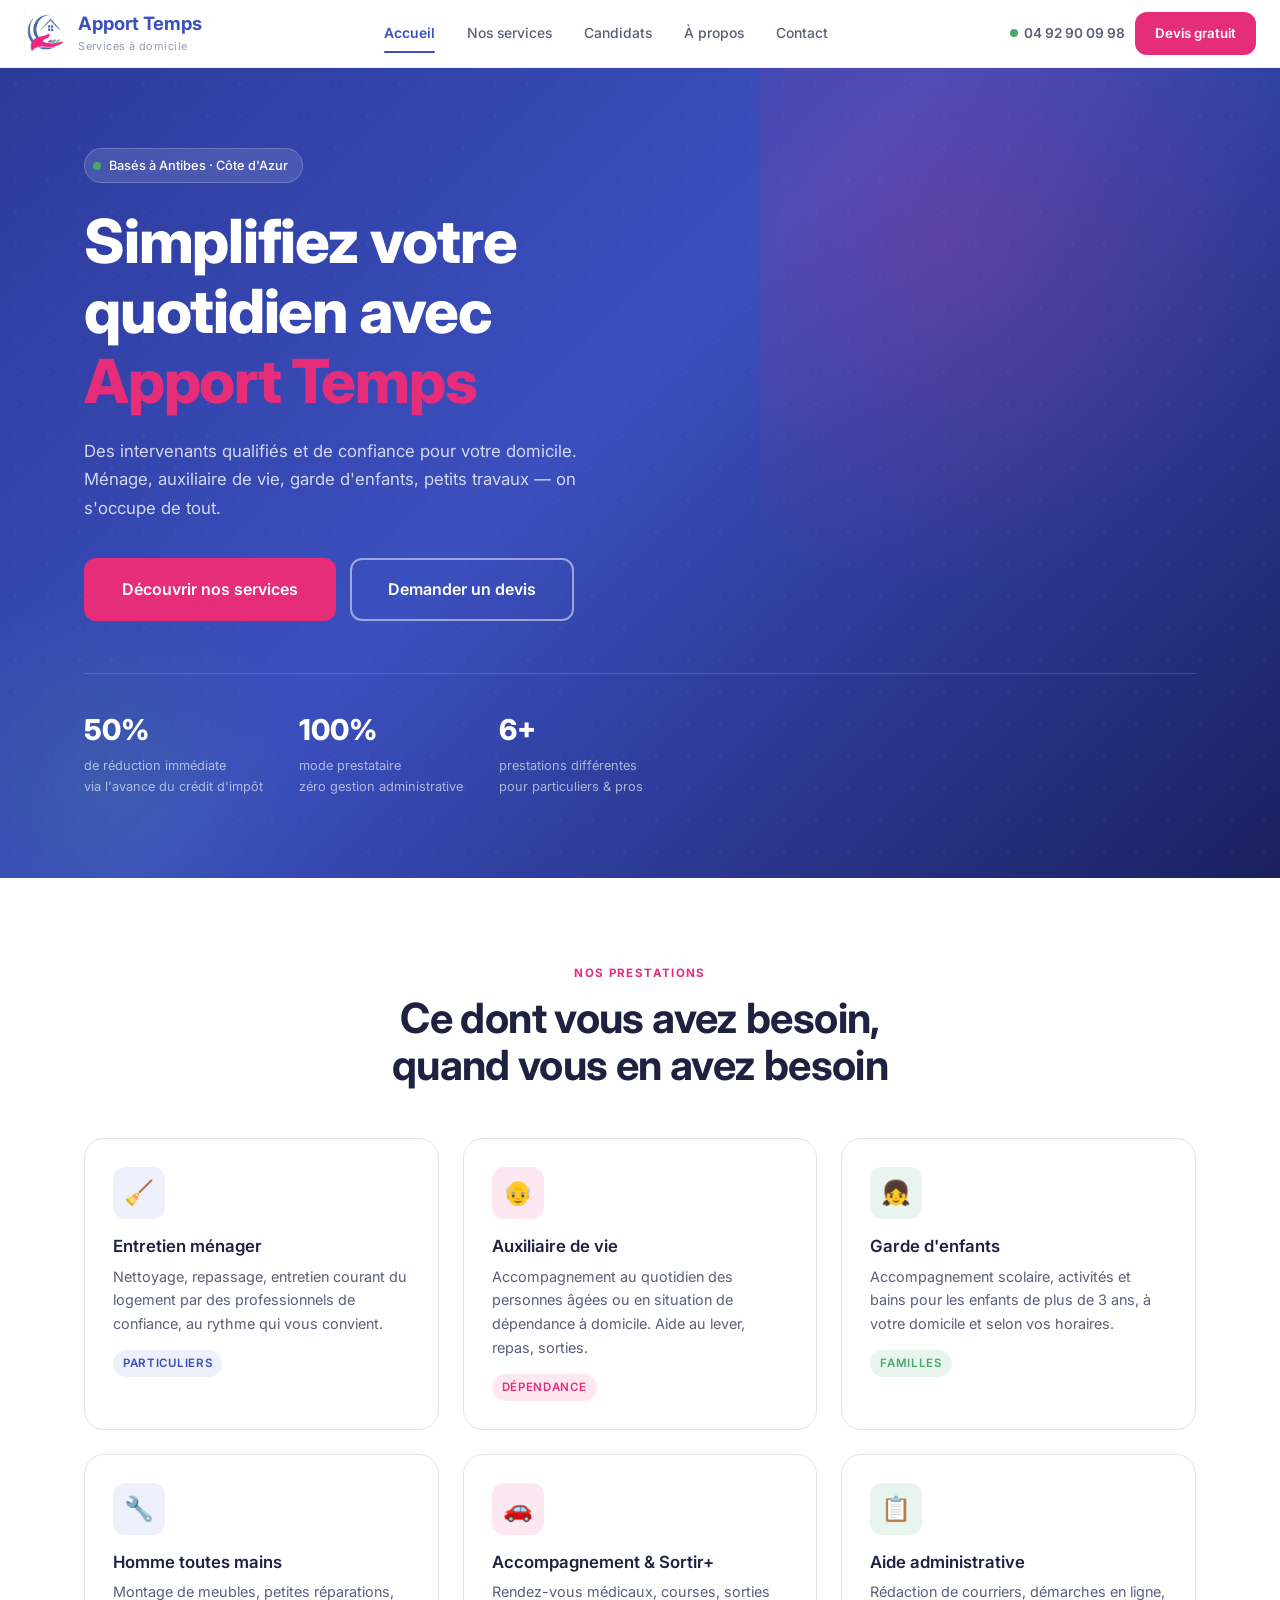
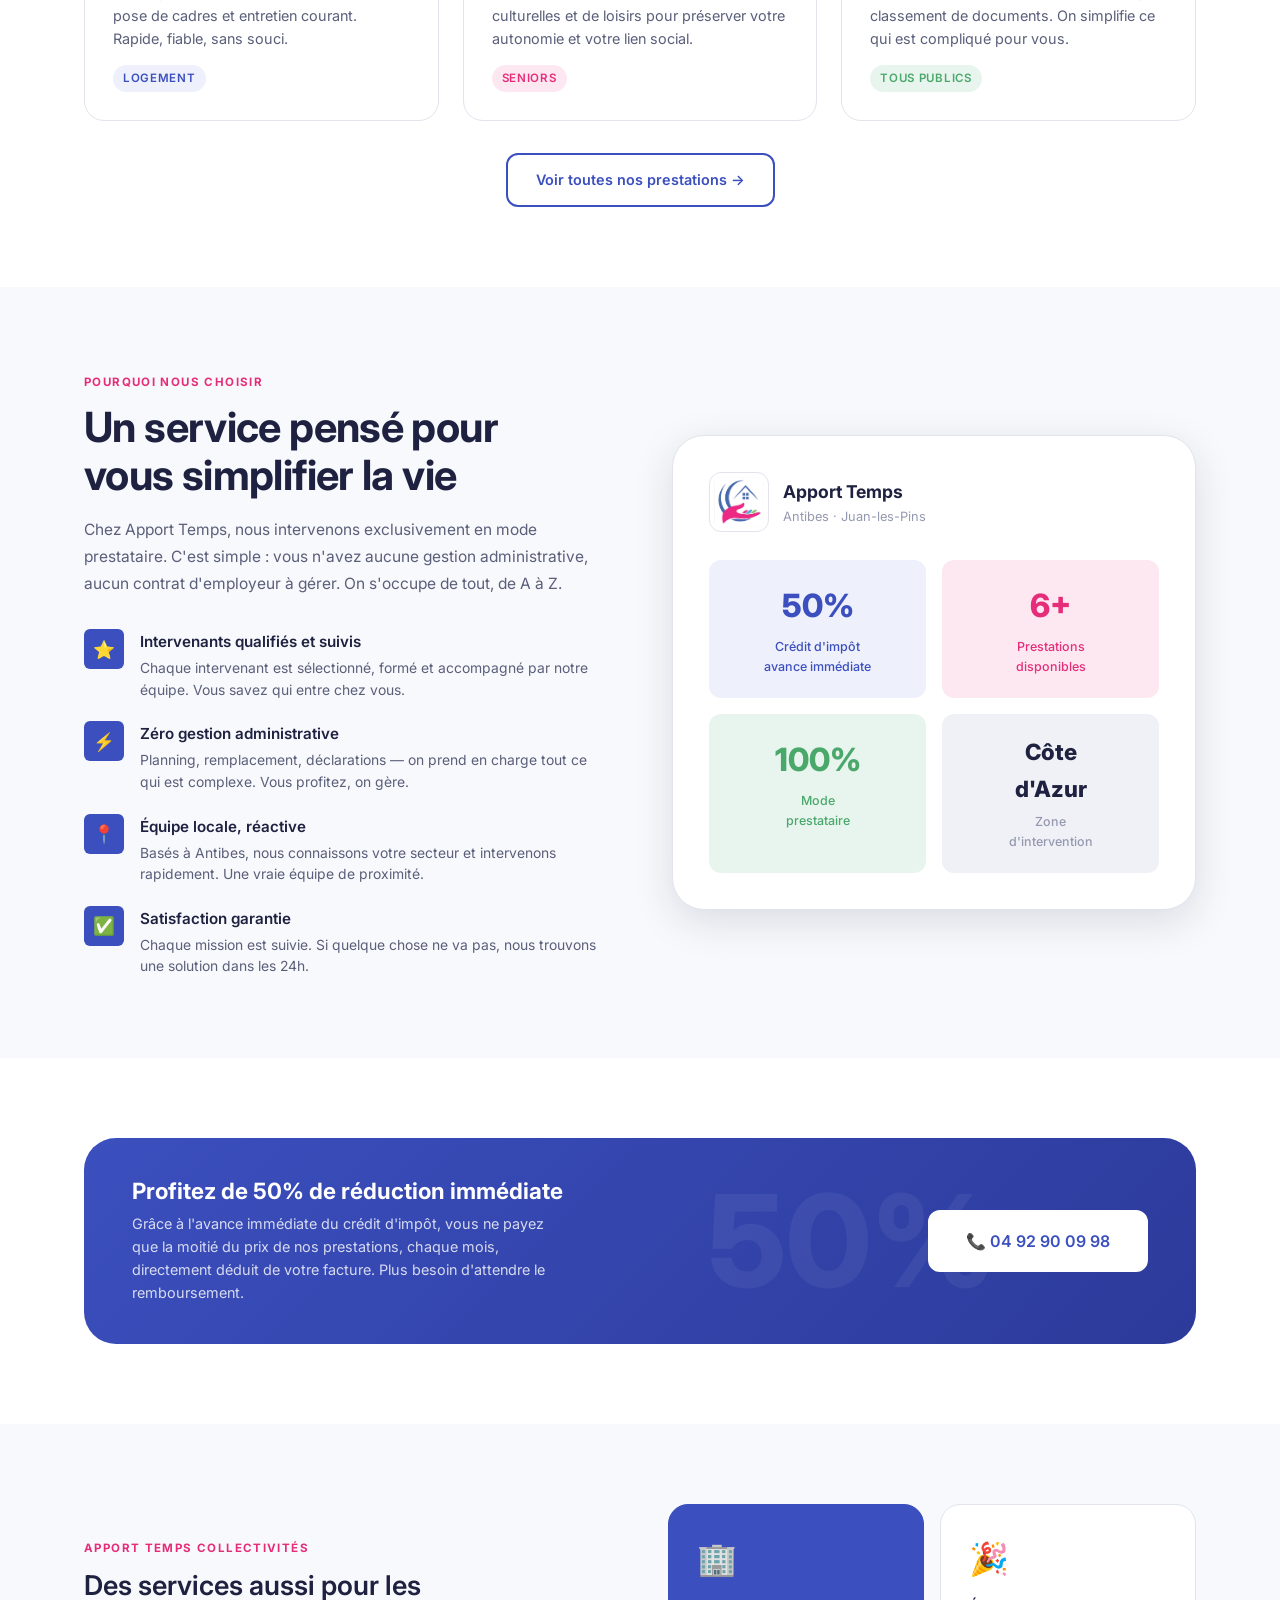
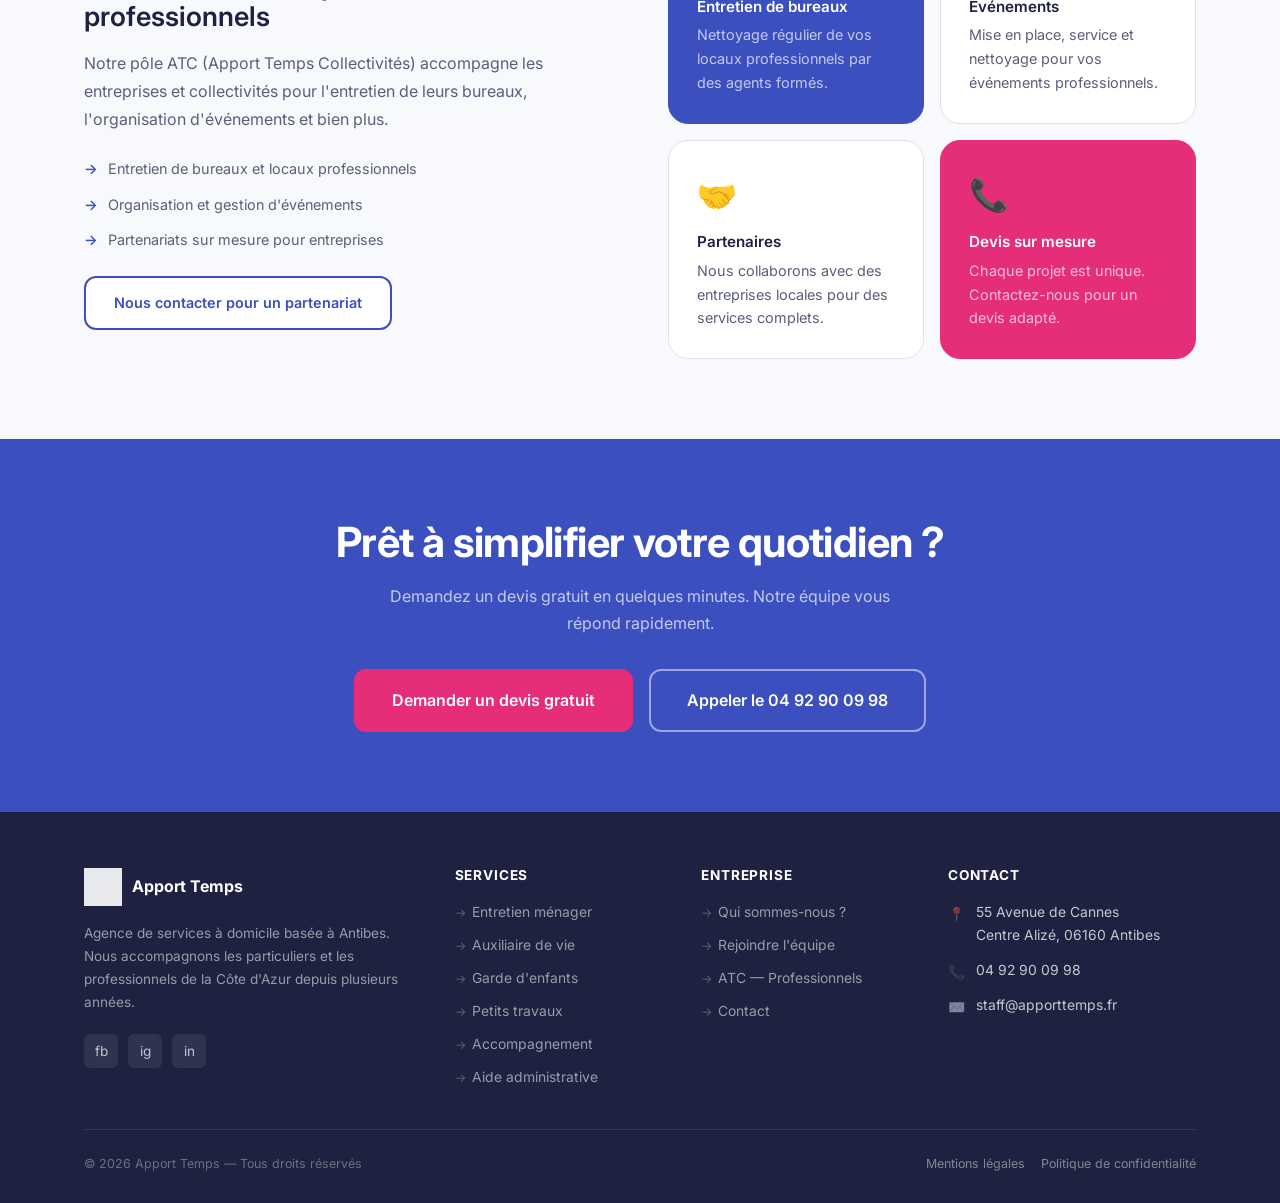
==== index.html @ dfe321f0 "Initial commit" ====
<!DOCTYPE html>
<html lang="fr">
<head>
  <meta charset="UTF-8" />
  <meta name="viewport" content="width=device-width, initial-scale=1.0" />
  <title>Apport Temps — Services à domicile sur la Côte d'Azur</title>
  <meta name="description" content="Apport Temps, agence de services à domicile basée à Antibes. Ménage, auxiliaire de vie, garde d'enfants, petits travaux. Profitez de 50% de réduction avec l'avance immédiate."/>
  <link rel="icon" href="assets/favicon.ico" type="image/x-icon" />
  <link rel="stylesheet" href="css/style.css" />
</head>
<body>

<!-- NAVBAR -->
<nav class="navbar" id="navbar">
  <a href="index.html" class="navbar__logo">
    <img src="assets/logo.jpg" alt="Apport Temps logo" />
    <div>
      <span class="navbar__logo-text">Apport Temps</span>
      <span class="navbar__logo-sub">Services à domicile</span>
    </div>
  </a>
  <div class="navbar__links">
    <a href="index.html">Accueil</a>
    <a href="services.html">Nos services</a>
    <a href="candidats.html">Candidats</a>
    <a href="apropos.html">À propos</a>
    <a href="contact.html">Contact</a>
  </div>
  <div class="navbar__cta">
    <span class="navbar__phone">04 92 90 09 98</span>
    <a href="contact.html" class="btn btn-primary" style="padding:9px 18px;font-size:0.83rem">Devis gratuit</a>
  </div>
  <button class="navbar__hamburger" aria-label="Menu">
    <span></span><span></span><span></span>
  </button>
</nav>

<!-- MOBILE NAV -->
<div class="mobile-nav">
  <a href="index.html" class="active">Accueil</a>
  <a href="services.html">Nos services</a>
  <a href="candidats.html">Candidats</a>
  <a href="apropos.html">À propos</a>
  <a href="contact.html">Contact</a>
  <div class="mobile-cta">
    <a href="contact.html" class="btn btn-primary" style="width:100%;justify-content:center">Demander un devis gratuit</a>
  </div>
</div>

<div class="page-wrapper">

  <!-- HERO -->
  <section class="hero">
    <div class="hero__bg"></div>
    <div class="hero__shape"></div>
    <div class="hero__shape2"></div>
    <div class="hero__dots"></div>
    <div class="container">
      <div class="hero__content">
        <div class="hero__badge">
          <div class="hero__badge-dot"></div>
          Basés à Antibes · Côte d'Azur
        </div>
        <h1 class="display-xl hero__title">
          Simplifiez votre<br>quotidien avec<br><em>Apport Temps</em>
        </h1>
        <p class="hero__subtitle">
          Des intervenants qualifiés et de confiance pour votre domicile. Ménage, auxiliaire de vie, garde d'enfants, petits travaux — on s'occupe de tout.
        </p>
        <div class="hero__actions">
          <a href="services.html" class="btn btn-primary btn-lg">Découvrir nos services</a>
          <a href="contact.html" class="btn btn-ghost btn-lg">Demander un devis</a>
        </div>
        <div class="hero__stats">
          <div>
            <span class="hero__stat-num">50%</span>
            <div class="hero__stat-label">de réduction immédiate<br>via l'avance du crédit d'impôt</div>
          </div>
          <div>
            <span class="hero__stat-num">100%</span>
            <div class="hero__stat-label">mode prestataire<br>zéro gestion administrative</div>
          </div>
          <div>
            <span class="hero__stat-num">6+</span>
            <div class="hero__stat-label">prestations différentes<br>pour particuliers & pros</div>
          </div>
        </div>
      </div>
    </div>
  </section>

  <!-- SERVICES APERÇU -->
  <section class="section">
    <div class="container">
      <div class="text-center" style="max-width:560px;margin:0 auto 48px">
        <span class="section-label">Nos prestations</span>
        <h2 class="display-lg">Ce dont vous avez besoin,<br>quand vous en avez besoin</h2>
      </div>
      <div class="grid-3">
        <div class="card fade-up">
          <div class="card__icon card__icon--blue">🧹</div>
          <h3>Entretien ménager</h3>
          <p>Nettoyage, repassage, entretien courant du logement par des professionnels de confiance, au rythme qui vous convient.</p>
          <span class="card__tag tag--blue">Particuliers</span>
        </div>
        <div class="card fade-up fade-up-delay-1">
          <div class="card__icon card__icon--pink">👴</div>
          <h3>Auxiliaire de vie</h3>
          <p>Accompagnement au quotidien des personnes âgées ou en situation de dépendance à domicile. Aide au lever, repas, sorties.</p>
          <span class="card__tag tag--pink">Dépendance</span>
        </div>
        <div class="card fade-up fade-up-delay-2">
          <div class="card__icon card__icon--green">👧</div>
          <h3>Garde d'enfants</h3>
          <p>Accompagnement scolaire, activités et bains pour les enfants de plus de 3 ans, à votre domicile et selon vos horaires.</p>
          <span class="card__tag tag--green">Familles</span>
        </div>
        <div class="card fade-up">
          <div class="card__icon card__icon--blue">🔧</div>
          <h3>Homme toutes mains</h3>
          <p>Montage de meubles, petites réparations, pose de cadres et entretien courant. Rapide, fiable, sans souci.</p>
          <span class="card__tag tag--blue">Logement</span>
        </div>
        <div class="card fade-up fade-up-delay-1">
          <div class="card__icon card__icon--pink">🚗</div>
          <h3>Accompagnement &amp; Sortir+</h3>
          <p>Rendez-vous médicaux, courses, sorties culturelles et de loisirs pour préserver votre autonomie et votre lien social.</p>
          <span class="card__tag tag--pink">Seniors</span>
        </div>
        <div class="card fade-up fade-up-delay-2">
          <div class="card__icon card__icon--green">📋</div>
          <h3>Aide administrative</h3>
          <p>Rédaction de courriers, démarches en ligne, classement de documents. On simplifie ce qui est compliqué pour vous.</p>
          <span class="card__tag tag--green">Tous publics</span>
        </div>
      </div>
      <div class="text-center mt-32">
        <a href="services.html" class="btn btn-secondary">Voir toutes nos prestations →</a>
      </div>
    </div>
  </section>

  <!-- POURQUOI NOUS -->
  <section class="section section--gray">
    <div class="container">
      <div class="grid-2" style="align-items:center;gap:64px">
        <div>
          <span class="section-label">Pourquoi nous choisir</span>
          <h2 class="display-lg fade-up">Un service pensé pour<br>vous simplifier la vie</h2>
          <p class="mt-16 fade-up fade-up-delay-1" style="color:var(--gray-600);font-size:0.97rem;line-height:1.75">
            Chez Apport Temps, nous intervenons exclusivement en mode prestataire. C'est simple : vous n'avez aucune gestion administrative, aucun contrat d'employeur à gérer. On s'occupe de tout, de A à Z.
          </p>
          <div class="mt-32" style="display:flex;flex-direction:column;gap:20px">
            <div class="avantage fade-up fade-up-delay-1">
              <div class="avantage__icon">⭐</div>
              <div>
                <div class="avantage__title">Intervenants qualifiés et suivis</div>
                <p class="avantage__text">Chaque intervenant est sélectionné, formé et accompagné par notre équipe. Vous savez qui entre chez vous.</p>
              </div>
            </div>
            <div class="avantage fade-up fade-up-delay-2">
              <div class="avantage__icon">⚡</div>
              <div>
                <div class="avantage__title">Zéro gestion administrative</div>
                <p class="avantage__text">Planning, remplacement, déclarations — on prend en charge tout ce qui est complexe. Vous profitez, on gère.</p>
              </div>
            </div>
            <div class="avantage fade-up fade-up-delay-3">
              <div class="avantage__icon">📍</div>
              <div>
                <div class="avantage__title">Équipe locale, réactive</div>
                <p class="avantage__text">Basés à Antibes, nous connaissons votre secteur et intervenons rapidement. Une vraie équipe de proximité.</p>
              </div>
            </div>
            <div class="avantage fade-up fade-up-delay-4">
              <div class="avantage__icon">✅</div>
              <div>
                <div class="avantage__title">Satisfaction garantie</div>
                <p class="avantage__text">Chaque mission est suivie. Si quelque chose ne va pas, nous trouvons une solution dans les 24h.</p>
              </div>
            </div>
          </div>
        </div>
        <div class="fade-up fade-up-delay-1">
          <div style="background:var(--white);border-radius:var(--radius-xl);padding:36px;box-shadow:var(--shadow-lg);border:1px solid var(--gray-200)">
            <div style="display:flex;align-items:center;gap:14px;margin-bottom:28px">
              <img src="assets/logo.jpg" alt="Apport Temps" style="height:60px;width:60px;object-fit:contain;border-radius:var(--radius-md);border:1px solid var(--gray-200);padding:4px"/>
              <div>
                <div style="font-family:var(--font-display);font-weight:700;font-size:1.1rem;color:var(--gray-800)">Apport Temps</div>
                <div style="font-size:0.8rem;color:var(--gray-400)">Antibes · Juan-les-Pins</div>
              </div>
            </div>
            <div style="display:grid;grid-template-columns:1fr 1fr;gap:16px">
              <div style="background:var(--blue-light);border-radius:var(--radius-md);padding:20px;text-align:center">
                <div style="font-family:var(--font-display);font-size:2rem;font-weight:800;color:var(--blue)">50%</div>
                <div style="font-size:0.78rem;color:var(--blue);font-weight:500;margin-top:4px">Crédit d'impôt<br>avance immédiate</div>
              </div>
              <div style="background:var(--pink-light);border-radius:var(--radius-md);padding:20px;text-align:center">
                <div style="font-family:var(--font-display);font-size:2rem;font-weight:800;color:var(--pink)">6+</div>
                <div style="font-size:0.78rem;color:var(--pink);font-weight:500;margin-top:4px">Prestations<br>disponibles</div>
              </div>
              <div style="background:var(--green-light);border-radius:var(--radius-md);padding:20px;text-align:center">
                <div style="font-family:var(--font-display);font-size:2rem;font-weight:800;color:var(--green)">100%</div>
                <div style="font-size:0.78rem;color:var(--green);font-weight:500;margin-top:4px">Mode<br>prestataire</div>
              </div>
              <div style="background:var(--gray-100);border-radius:var(--radius-md);padding:20px;text-align:center">
                <div style="font-family:var(--font-display);font-size:1.4rem;font-weight:800;color:var(--gray-800)">Côte<br>d'Azur</div>
                <div style="font-size:0.78rem;color:var(--gray-400);font-weight:500;margin-top:4px">Zone<br>d'intervention</div>
              </div>
            </div>
          </div>
        </div>
      </div>
    </div>
  </section>

  <!-- CRÉDIT D'IMPÔT BANNER -->
  <section class="section">
    <div class="container">
      <div class="credit-banner fade-up">
        <div>
          <h3>Profitez de 50% de réduction immédiate</h3>
          <p>Grâce à l'avance immédiate du crédit d'impôt, vous ne payez que la moitié du prix de nos prestations, chaque mois, directement déduit de votre facture. Plus besoin d'attendre le remboursement.</p>
        </div>
        <a href="tel:0492900998" class="btn btn-white btn-lg" style="flex-shrink:0">📞 04 92 90 09 98</a>
      </div>
    </div>
  </section>

  <!-- ATC SECTION -->
  <section class="section section--gray">
    <div class="container">
      <div class="grid-2" style="align-items:center;gap:56px">
        <div>
          <span class="section-label">Apport Temps Collectivités</span>
          <h2 class="display-md fade-up">Des services aussi pour les professionnels</h2>
          <p class="mt-16 fade-up fade-up-delay-1" style="color:var(--gray-600);line-height:1.75">
            Notre pôle ATC (Apport Temps Collectivités) accompagne les entreprises et collectivités pour l'entretien de leurs bureaux, l'organisation d'événements et bien plus.
          </p>
          <div class="mt-24" style="display:flex;flex-direction:column;gap:12px">
            <div style="display:flex;align-items:center;gap:10px;font-size:0.9rem;color:var(--gray-600)"><span style="color:var(--blue);font-weight:600">→</span> Entretien de bureaux et locaux professionnels</div>
            <div style="display:flex;align-items:center;gap:10px;font-size:0.9rem;color:var(--gray-600)"><span style="color:var(--blue);font-weight:600">→</span> Organisation et gestion d'événements</div>
            <div style="display:flex;align-items:center;gap:10px;font-size:0.9rem;color:var(--gray-600)"><span style="color:var(--blue);font-weight:600">→</span> Partenariats sur mesure pour entreprises</div>
          </div>
          <div class="mt-24 fade-up fade-up-delay-2">
            <a href="contact.html" class="btn btn-secondary">Nous contacter pour un partenariat</a>
          </div>
        </div>
        <div style="display:grid;grid-template-columns:1fr 1fr;gap:16px" class="fade-up fade-up-delay-1">
          <div class="card" style="background:var(--blue);border-color:var(--blue)">
            <div style="font-size:2rem;margin-bottom:12px">🏢</div>
            <h3 style="color:var(--white);font-size:0.95rem">Entretien de bureaux</h3>
            <p style="color:rgba(255,255,255,0.7)">Nettoyage régulier de vos locaux professionnels par des agents formés.</p>
          </div>
          <div class="card">
            <div style="font-size:2rem;margin-bottom:12px">🎉</div>
            <h3 style="font-size:0.95rem">Événements</h3>
            <p>Mise en place, service et nettoyage pour vos événements professionnels.</p>
          </div>
          <div class="card">
            <div style="font-size:2rem;margin-bottom:12px">🤝</div>
            <h3 style="font-size:0.95rem">Partenaires</h3>
            <p>Nous collaborons avec des entreprises locales pour des services complets.</p>
          </div>
          <div class="card" style="background:var(--pink);border-color:var(--pink)">
            <div style="font-size:2rem;margin-bottom:12px">📞</div>
            <h3 style="color:var(--white);font-size:0.95rem">Devis sur mesure</h3>
            <p style="color:rgba(255,255,255,0.7)">Chaque projet est unique. Contactez-nous pour un devis adapté.</p>
          </div>
        </div>
      </div>
    </div>
  </section>

  <!-- CTA FINAL -->
  <section class="section section--blue">
    <div class="container text-center">
      <h2 class="display-lg" style="color:var(--white);margin-bottom:16px">Prêt à simplifier votre quotidien ?</h2>
      <p style="color:rgba(255,255,255,0.7);font-size:1rem;max-width:500px;margin:0 auto 32px;line-height:1.7">
        Demandez un devis gratuit en quelques minutes. Notre équipe vous répond rapidement.
      </p>
      <div style="display:flex;gap:16px;justify-content:center;flex-wrap:wrap">
        <a href="contact.html" class="btn btn-primary btn-lg">Demander un devis gratuit</a>
        <a href="tel:0492900998" class="btn btn-ghost btn-lg">Appeler le 04 92 90 09 98</a>
      </div>
    </div>
  </section>

  <!-- FOOTER -->
  <footer class="footer">
    <div class="container">
      <div class="footer__grid">
        <div>
          <div class="footer__logo">
            <img src="assets/logo.jpg" alt="Apport Temps" />
            <span class="footer__logo-name">Apport Temps</span>
          </div>
          <p class="footer__desc">Agence de services à domicile basée à Antibes. Nous accompagnons les particuliers et les professionnels de la Côte d'Azur depuis plusieurs années.</p>
          <div class="footer__social">
            <a href="https://www.facebook.com/profile.php?id=100089982678461" target="_blank" rel="noopener" title="Facebook">fb</a>
            <a href="https://www.instagram.com/apport_temps06/" target="_blank" rel="noopener" title="Instagram">ig</a>
            <a href="https://www.linkedin.com/company/apport-temps/" target="_blank" rel="noopener" title="LinkedIn">in</a>
          </div>
        </div>
        <div>
          <h4>Services</h4>
          <ul class="footer__links">
            <li><a href="services.html">Entretien ménager</a></li>
            <li><a href="services.html">Auxiliaire de vie</a></li>
            <li><a href="services.html">Garde d'enfants</a></li>
            <li><a href="services.html">Petits travaux</a></li>
            <li><a href="services.html">Accompagnement</a></li>
            <li><a href="services.html">Aide administrative</a></li>
          </ul>
        </div>
        <div>
          <h4>Entreprise</h4>
          <ul class="footer__links">
            <li><a href="apropos.html">Qui sommes-nous ?</a></li>
            <li><a href="candidats.html">Rejoindre l'équipe</a></li>
            <li><a href="services.html">ATC — Professionnels</a></li>
            <li><a href="contact.html">Contact</a></li>
          </ul>
        </div>
        <div>
          <h4>Contact</h4>
          <div class="footer__contact-item">
            <span class="ico">📍</span>
            <span>55 Avenue de Cannes<br>Centre Alizé, 06160 Antibes</span>
          </div>
          <div class="footer__contact-item">
            <span class="ico">📞</span>
            <a href="tel:0492900998">04 92 90 09 98</a>
          </div>
          <div class="footer__contact-item">
            <span class="ico">✉️</span>
            <a href="mailto:staff@apporttemps.fr">staff@apporttemps.fr</a>
          </div>
        </div>
      </div>
      <div class="footer__bottom">
        <span>© 2026 Apport Temps — Tous droits réservés</span>
        <div style="display:flex;gap:16px">
          <a href="#">Mentions légales</a>
          <a href="#">Politique de confidentialité</a>
        </div>
      </div>
    </div>
  </footer>

</div>

<script src="js/main.js"></script>
</body>
</html>
---- css/style.css ----
@import url('https://fonts.googleapis.com/css2?family=Inter:wght@300;400;500;600;700;800&display=swap');

/* =====================
   VARIABLES & RESET
   ===================== */
:root {
  --blue: #3B4FBE;
  --blue-dark: #2C3A9A;
  --blue-light: #EEF0FB;
  --pink: #E62D7A;
  --pink-light: #FDE8F2;
  --green: #4BA86B;
  --green-light: #E8F5EE;
  --gray-50: #F8F9FC;
  --gray-100: #F0F1F6;
  --gray-200: #E2E4ED;
  --gray-400: #9499B0;
  --gray-600: #5A5F7A;
  --gray-800: #1E2240;
  --white: #FFFFFF;

  --font-display: 'Inter', sans-serif;
  --font-body: 'Inter', sans-serif;

  --radius-sm: 6px;
  --radius-md: 12px;
  --radius-lg: 20px;
  --radius-xl: 32px;

  --shadow-sm: 0 1px 3px rgba(30,34,64,0.08);
  --shadow-md: 0 4px 16px rgba(30,34,64,0.10);
  --shadow-lg: 0 12px 40px rgba(30,34,64,0.13);

  --transition: 0.22s cubic-bezier(0.4, 0, 0.2, 1);
  --max-width: 1160px;
}

*, *::before, *::after {
  box-sizing: border-box;
  margin: 0;
  padding: 0;
}

html {
  scroll-behavior: smooth;
  font-size: 16px;
}

body {
  font-family: var(--font-body);
  color: var(--gray-800);
  background: var(--white);
  line-height: 1.65;
  -webkit-font-smoothing: antialiased;
}

img { max-width: 100%; display: block; }
a { color: inherit; text-decoration: none; }
button { cursor: pointer; font-family: var(--font-body); }
ul { list-style: none; }

/* =====================
   TYPOGRAPHY
   ===================== */
h1, h2, h3, h4 {
  font-family: var(--font-display);
  line-height: 1.15;
  color: var(--gray-800);
}

.display-xl {
  font-size: clamp(2.4rem, 5vw, 3.8rem);
  font-weight: 800;
  letter-spacing: -0.02em;
}

.display-lg {
  font-size: clamp(1.8rem, 3.5vw, 2.6rem);
  font-weight: 700;
  letter-spacing: -0.015em;
}

.display-md {
  font-size: clamp(1.3rem, 2.5vw, 1.7rem);
  font-weight: 600;
}

.section-label {
  font-family: var(--font-display);
  font-size: 0.72rem;
  font-weight: 700;
  letter-spacing: 0.12em;
  text-transform: uppercase;
  color: var(--pink);
  display: inline-block;
  margin-bottom: 0.75rem;
}

/* =====================
   LAYOUT UTILS
   ===================== */
.container {
  width: 100%;
  max-width: var(--max-width);
  margin: 0 auto;
  padding: 0 24px;
}

.section {
  padding: 80px 0;
}

.section--gray {
  background: var(--gray-50);
}

.section--blue {
  background: var(--blue);
  color: var(--white);
}

.grid-2 {
  display: grid;
  grid-template-columns: 1fr 1fr;
  gap: 32px;
}

.grid-3 {
  display: grid;
  grid-template-columns: repeat(3, 1fr);
  gap: 24px;
}

.grid-4 {
  display: grid;
  grid-template-columns: repeat(4, 1fr);
  gap: 20px;
}

.flex { display: flex; }
.flex-center { display: flex; align-items: center; justify-content: center; }
.gap-8 { gap: 8px; }
.gap-12 { gap: 12px; }
.gap-16 { gap: 16px; }
.gap-24 { gap: 24px; }
.text-center { text-align: center; }
.mt-8 { margin-top: 8px; }
.mt-12 { margin-top: 12px; }
.mt-16 { margin-top: 16px; }
.mt-24 { margin-top: 24px; }
.mt-32 { margin-top: 32px; }
.mt-48 { margin-top: 48px; }

/* =====================
   BUTTONS
   ===================== */
.btn {
  display: inline-flex;
  align-items: center;
  gap: 8px;
  padding: 13px 28px;
  border-radius: var(--radius-md);
  font-family: var(--font-display);
  font-size: 0.9rem;
  font-weight: 600;
  border: 2px solid transparent;
  transition: var(--transition);
  white-space: nowrap;
}

.btn-primary {
  background: var(--pink);
  color: var(--white);
  border-color: var(--pink);
}
.btn-primary:hover {
  background: #CC2568;
  border-color: #CC2568;
  transform: translateY(-1px);
  box-shadow: 0 6px 20px rgba(230,45,122,0.3);
}

.btn-secondary {
  background: var(--white);
  color: var(--blue);
  border-color: var(--blue);
}
.btn-secondary:hover {
  background: var(--blue);
  color: var(--white);
  transform: translateY(-1px);
}

.btn-white {
  background: var(--white);
  color: var(--blue);
  border-color: var(--white);
}
.btn-white:hover {
  background: transparent;
  color: var(--white);
  border-color: var(--white);
}

.btn-ghost {
  background: transparent;
  color: var(--white);
  border-color: rgba(255,255,255,0.5);
}
.btn-ghost:hover {
  background: rgba(255,255,255,0.12);
  border-color: var(--white);
}

.btn-lg {
  padding: 16px 36px;
  font-size: 1rem;
}

.btn svg, .btn span.icon {
  width: 18px;
  height: 18px;
}

/* =====================
   NAVBAR
   ===================== */
.navbar {
  position: fixed;
  top: 0;
  left: 0;
  right: 0;
  z-index: 100;
  padding: 0 24px;
  height: 68px;
  display: flex;
  align-items: center;
  justify-content: space-between;
  background: rgba(255,255,255,0.92);
  backdrop-filter: blur(12px);
  -webkit-backdrop-filter: blur(12px);
  border-bottom: 1px solid rgba(30,34,64,0.07);
  transition: var(--transition);
}

.navbar.scrolled {
  box-shadow: var(--shadow-md);
}

.navbar__logo {
  display: flex;
  align-items: center;
  gap: 12px;
}

.navbar__logo img {
  height: 42px;
  width: auto;
  object-fit: contain;
}

.navbar__logo-text {
  font-family: var(--font-display);
  font-weight: 700;
  font-size: 1.15rem;
  color: var(--blue);
  line-height: 1.1;
}

.navbar__logo-sub {
  font-size: 0.68rem;
  font-weight: 400;
  color: var(--gray-400);
  letter-spacing: 0.04em;
  display: block;
}

.navbar__links {
  display: flex;
  align-items: center;
  gap: 4px;
}

.navbar__links a {
  font-family: var(--font-display);
  font-size: 0.87rem;
  font-weight: 500;
  color: var(--gray-600);
  padding: 7px 14px;
  border-radius: var(--radius-sm);
  transition: var(--transition);
  position: relative;
}

.navbar__links a:hover {
  color: var(--blue);
  background: var(--blue-light);
}

.navbar__links a.active {
  color: var(--blue);
  font-weight: 600;
}

.navbar__links a.active::after {
  content: '';
  position: absolute;
  bottom: -1px;
  left: 14px;
  right: 14px;
  height: 2px;
  background: var(--blue);
  border-radius: 2px;
}

.navbar__cta {
  display: flex;
  align-items: center;
  gap: 10px;
}

.navbar__phone {
  font-family: var(--font-display);
  font-size: 0.85rem;
  font-weight: 600;
  color: var(--gray-600);
  display: flex;
  align-items: center;
  gap: 6px;
}

.navbar__phone::before {
  content: '';
  width: 8px;
  height: 8px;
  background: var(--green);
  border-radius: 50%;
  display: inline-block;
  animation: pulse 2s infinite;
}

@keyframes pulse {
  0%, 100% { opacity: 1; transform: scale(1); }
  50% { opacity: 0.6; transform: scale(1.2); }
}

/* Hamburger */
.navbar__hamburger {
  display: none;
  flex-direction: column;
  gap: 5px;
  background: none;
  border: none;
  padding: 4px;
  cursor: pointer;
}

.navbar__hamburger span {
  display: block;
  width: 24px;
  height: 2px;
  background: var(--gray-800);
  border-radius: 2px;
  transition: var(--transition);
}

/* Mobile nav drawer */
.mobile-nav {
  display: none;
  position: fixed;
  inset: 68px 0 0;
  background: var(--white);
  z-index: 99;
  padding: 24px;
  flex-direction: column;
  gap: 8px;
  border-top: 1px solid var(--gray-200);
}

.mobile-nav.open {
  display: flex;
}

.mobile-nav a {
  font-family: var(--font-display);
  font-size: 1.1rem;
  font-weight: 600;
  color: var(--gray-800);
  padding: 14px 16px;
  border-radius: var(--radius-md);
  transition: var(--transition);
}

.mobile-nav a:hover, .mobile-nav a.active {
  background: var(--blue-light);
  color: var(--blue);
}

.mobile-nav .mobile-cta {
  margin-top: 16px;
  padding-top: 16px;
  border-top: 1px solid var(--gray-200);
}

/* =====================
   PAGE WRAPPER
   ===================== */
.page-wrapper {
  padding-top: 68px;
}

/* =====================
   HERO
   ===================== */
.hero {
  position: relative;
  overflow: hidden;
  background: var(--gray-800);
  min-height: 580px;
  display: flex;
  align-items: center;
}

.hero__bg {
  position: absolute;
  inset: 0;
  background: linear-gradient(135deg, #2C3A9A 0%, #3B4FBE 45%, #1a2060 100%);
}

.hero__shape {
  position: absolute;
  right: -80px;
  top: -80px;
  width: 600px;
  height: 600px;
  background: radial-gradient(circle at 30% 40%, rgba(230,45,122,0.22) 0%, transparent 65%);
  pointer-events: none;
}

.hero__shape2 {
  position: absolute;
  left: -100px;
  bottom: -100px;
  width: 400px;
  height: 400px;
  background: radial-gradient(circle, rgba(75,168,107,0.15) 0%, transparent 70%);
  pointer-events: none;
}

.hero__dots {
  position: absolute;
  inset: 0;
  background-image: radial-gradient(rgba(255,255,255,0.06) 1px, transparent 1px);
  background-size: 32px 32px;
  pointer-events: none;
}

.hero__content {
  position: relative;
  z-index: 1;
  color: var(--white);
  padding: 80px 0;
}

.hero__badge {
  display: inline-flex;
  align-items: center;
  gap: 8px;
  background: rgba(255,255,255,0.12);
  border: 1px solid rgba(255,255,255,0.2);
  border-radius: 100px;
  padding: 6px 14px 6px 8px;
  font-size: 0.8rem;
  font-weight: 500;
  margin-bottom: 24px;
  backdrop-filter: blur(8px);
}

.hero__badge-dot {
  width: 8px;
  height: 8px;
  background: var(--green);
  border-radius: 50%;
  animation: pulse 2s infinite;
}

.hero__title {
  color: var(--white);
  margin-bottom: 20px;
}

.hero__title em {
  font-style: normal;
  color: var(--pink);
  position: relative;
}

.hero__subtitle {
  font-size: 1.05rem;
  line-height: 1.7;
  color: rgba(255,255,255,0.78);
  max-width: 520px;
  margin-bottom: 36px;
}

.hero__actions {
  display: flex;
  gap: 14px;
  flex-wrap: wrap;
  margin-bottom: 52px;
}

.hero__stats {
  display: flex;
  gap: 36px;
  padding-top: 32px;
  border-top: 1px solid rgba(255,255,255,0.15);
}

.hero__stat-num {
  font-family: var(--font-display);
  font-size: 1.8rem;
  font-weight: 800;
  color: var(--white);
  display: block;
}

.hero__stat-label {
  font-size: 0.8rem;
  color: rgba(255,255,255,0.6);
  margin-top: 2px;
}

/* =====================
   CARDS
   ===================== */
.card {
  background: var(--white);
  border-radius: var(--radius-lg);
  border: 1px solid var(--gray-200);
  padding: 28px;
  transition: var(--transition);
}

.card:hover {
  box-shadow: var(--shadow-lg);
  transform: translateY(-3px);
  border-color: var(--blue-light);
}

.card__icon {
  width: 52px;
  height: 52px;
  border-radius: var(--radius-md);
  display: flex;
  align-items: center;
  justify-content: center;
  font-size: 1.5rem;
  margin-bottom: 18px;
  flex-shrink: 0;
}

.card__icon--blue { background: var(--blue-light); }
.card__icon--pink { background: var(--pink-light); }
.card__icon--green { background: var(--green-light); }

.card h3 {
  font-size: 1.05rem;
  font-weight: 600;
  margin-bottom: 8px;
}

.card p {
  font-size: 0.9rem;
  color: var(--gray-600);
  line-height: 1.65;
}

.card__tag {
  display: inline-block;
  margin-top: 14px;
  font-size: 0.72rem;
  font-weight: 600;
  letter-spacing: 0.06em;
  text-transform: uppercase;
  padding: 4px 10px;
  border-radius: 100px;
}

.tag--blue { background: var(--blue-light); color: var(--blue); }
.tag--pink { background: var(--pink-light); color: var(--pink); }
.tag--green { background: var(--green-light); color: var(--green); }

/* =====================
   AVANTAGE BLOCK
   ===================== */
.avantage {
  display: flex;
  gap: 16px;
  align-items: flex-start;
}

.avantage__icon {
  width: 40px;
  height: 40px;
  border-radius: var(--radius-sm);
  background: var(--blue);
  display: flex;
  align-items: center;
  justify-content: center;
  flex-shrink: 0;
  font-size: 1.1rem;
}

.avantage__title {
  font-family: var(--font-display);
  font-weight: 600;
  font-size: 0.95rem;
  margin-bottom: 4px;
}

.avantage__text {
  font-size: 0.87rem;
  color: var(--gray-600);
  line-height: 1.55;
}

/* =====================
   CREDIT BANNER
   ===================== */
.credit-banner {
  background: linear-gradient(135deg, var(--blue) 0%, var(--blue-dark) 100%);
  border-radius: var(--radius-xl);
  padding: 40px 48px;
  display: flex;
  align-items: center;
  justify-content: space-between;
  gap: 32px;
  color: var(--white);
  position: relative;
  overflow: hidden;
}

.credit-banner::before {
  content: '50%';
  position: absolute;
  right: 200px;
  top: 50%;
  transform: translateY(-50%);
  font-family: var(--font-display);
  font-size: 8rem;
  font-weight: 800;
  color: rgba(255,255,255,0.06);
  pointer-events: none;
  line-height: 1;
}

.credit-banner h3 {
  color: var(--white);
  font-size: 1.4rem;
  margin-bottom: 8px;
}

.credit-banner p {
  font-size: 0.9rem;
  opacity: 0.8;
  line-height: 1.6;
  max-width: 440px;
}

/* =====================
   STEP / PROCESS
   ===================== */
.steps-list {
  display: flex;
  flex-direction: column;
  gap: 24px;
}

.step {
  display: flex;
  gap: 20px;
  align-items: flex-start;
}

.step__num {
  width: 40px;
  height: 40px;
  border-radius: 50%;
  background: var(--pink);
  color: var(--white);
  font-family: var(--font-display);
  font-size: 0.9rem;
  font-weight: 700;
  display: flex;
  align-items: center;
  justify-content: center;
  flex-shrink: 0;
}

.step h3 {
  font-size: 1rem;
  font-weight: 600;
  margin-bottom: 6px;
}

.step p {
  font-size: 0.88rem;
  color: var(--gray-600);
  line-height: 1.6;
}

/* =====================
   FORM
   ===================== */
.form-group {
  display: flex;
  flex-direction: column;
  gap: 5px;
  margin-bottom: 16px;
}

.form-group label {
  font-size: 0.82rem;
  font-weight: 500;
  color: var(--gray-600);
  letter-spacing: 0.02em;
}

.form-group input,
.form-group select,
.form-group textarea {
  width: 100%;
  padding: 12px 14px;
  border: 1.5px solid var(--gray-200);
  border-radius: var(--radius-md);
  font-family: var(--font-body);
  font-size: 0.92rem;
  color: var(--gray-800);
  background: var(--white);
  transition: var(--transition);
  outline: none;
}

.form-group input:focus,
.form-group select:focus,
.form-group textarea:focus {
  border-color: var(--blue);
  box-shadow: 0 0 0 3px rgba(59,79,190,0.1);
}

.form-group textarea {
  resize: vertical;
  min-height: 100px;
}

.form-row {
  display: grid;
  grid-template-columns: 1fr 1fr;
  gap: 16px;
}

/* =====================
   FOOTER
   ===================== */
.footer {
  background: var(--gray-800);
  color: rgba(255,255,255,0.75);
  padding: 56px 0 28px;
}

.footer__grid {
  display: grid;
  grid-template-columns: 1.6fr 1fr 1fr 1.2fr;
  gap: 40px;
  padding-bottom: 40px;
  border-bottom: 1px solid rgba(255,255,255,0.1);
}

.footer__logo {
  display: flex;
  align-items: center;
  gap: 10px;
  margin-bottom: 16px;
}

.footer__logo img {
  height: 38px;
  width: auto;
  filter: brightness(0) invert(1) opacity(0.9);
}

.footer__logo-name {
  font-family: var(--font-display);
  font-weight: 700;
  font-size: 1rem;
  color: var(--white);
}

.footer__desc {
  font-size: 0.85rem;
  line-height: 1.7;
  color: rgba(255,255,255,0.55);
}

.footer__social {
  display: flex;
  gap: 10px;
  margin-top: 20px;
}

.footer__social a {
  width: 34px;
  height: 34px;
  border-radius: var(--radius-sm);
  background: rgba(255,255,255,0.08);
  display: flex;
  align-items: center;
  justify-content: center;
  font-size: 0.85rem;
  transition: var(--transition);
  color: rgba(255,255,255,0.7);
}

.footer__social a:hover {
  background: var(--blue);
  color: var(--white);
}

.footer h4 {
  font-family: var(--font-display);
  font-size: 0.85rem;
  font-weight: 700;
  color: var(--white);
  letter-spacing: 0.06em;
  text-transform: uppercase;
  margin-bottom: 18px;
}

.footer__links {
  display: flex;
  flex-direction: column;
  gap: 10px;
}

.footer__links a {
  font-size: 0.87rem;
  color: rgba(255,255,255,0.55);
  transition: var(--transition);
  display: flex;
  align-items: center;
  gap: 6px;
}

.footer__links a:hover {
  color: var(--white);
}

.footer__links a::before {
  content: '→';
  font-size: 0.75rem;
  opacity: 0.5;
}

.footer__contact-item {
  display: flex;
  align-items: flex-start;
  gap: 10px;
  margin-bottom: 12px;
  font-size: 0.87rem;
}

.footer__contact-item .ico {
  width: 18px;
  height: 18px;
  flex-shrink: 0;
  opacity: 0.6;
  margin-top: 2px;
}

.footer__bottom {
  display: flex;
  justify-content: space-between;
  align-items: center;
  padding-top: 24px;
  font-size: 0.78rem;
  color: rgba(255,255,255,0.35);
  flex-wrap: wrap;
  gap: 8px;
}

.footer__bottom a {
  color: rgba(255,255,255,0.45);
  transition: var(--transition);
}

.footer__bottom a:hover {
  color: rgba(255,255,255,0.8);
}

/* =====================
   PAGE HERO (inner pages)
   ===================== */
.page-hero {
  background: linear-gradient(135deg, var(--blue-dark) 0%, var(--blue) 100%);
  padding: 60px 0 52px;
  color: var(--white);
  position: relative;
  overflow: hidden;
}

.page-hero::after {
  content: '';
  position: absolute;
  inset: 0;
  background-image: radial-gradient(rgba(255,255,255,0.05) 1px, transparent 1px);
  background-size: 28px 28px;
}

.page-hero .container {
  position: relative;
  z-index: 1;
}

.page-hero h1 {
  color: var(--white);
  font-size: clamp(1.8rem, 4vw, 2.8rem);
  margin-bottom: 12px;
}

.page-hero p {
  font-size: 1rem;
  color: rgba(255,255,255,0.75);
  max-width: 540px;
  line-height: 1.7;
}

/* =====================
   BREADCRUMB
   ===================== */
.breadcrumb {
  display: flex;
  align-items: center;
  gap: 8px;
  font-size: 0.8rem;
  color: rgba(255,255,255,0.55);
  margin-bottom: 16px;
}

.breadcrumb a {
  color: rgba(255,255,255,0.55);
  transition: var(--transition);
}

.breadcrumb a:hover { color: var(--white); }

.breadcrumb span { opacity: 0.4; }

/* =====================
   ANIMATIONS
   ===================== */
.fade-up {
  opacity: 0;
  transform: translateY(24px);
  transition: opacity 0.55s ease, transform 0.55s ease;
}

.fade-up.visible {
  opacity: 1;
  transform: translateY(0);
}

.fade-up-delay-1 { transition-delay: 0.1s; }
.fade-up-delay-2 { transition-delay: 0.2s; }
.fade-up-delay-3 { transition-delay: 0.3s; }
.fade-up-delay-4 { transition-delay: 0.4s; }

/* =====================
   RESPONSIVE
   ===================== */
@media (max-width: 1024px) {
  .grid-4 { grid-template-columns: repeat(2, 1fr); }
  .footer__grid { grid-template-columns: 1fr 1fr; gap: 32px; }
}

@media (max-width: 768px) {
  .section { padding: 56px 0; }
  .grid-2, .grid-3 { grid-template-columns: 1fr; }
  .grid-4 { grid-template-columns: repeat(2, 1fr); }
  .navbar__links, .navbar__phone { display: none; }
  .navbar__hamburger { display: flex; }
  .credit-banner { flex-direction: column; padding: 32px 24px; text-align: center; }
  .credit-banner::before { display: none; }
  .hero__stats { gap: 24px; flex-wrap: wrap; }
  .form-row { grid-template-columns: 1fr; }
  .footer__grid { grid-template-columns: 1fr; }
}

@media (max-width: 480px) {
  .grid-4 { grid-template-columns: 1fr; }
  .hero__actions { flex-direction: column; }
  .hero__actions .btn { width: 100%; justify-content: center; }
  .btn-lg { padding: 14px 24px; }
}
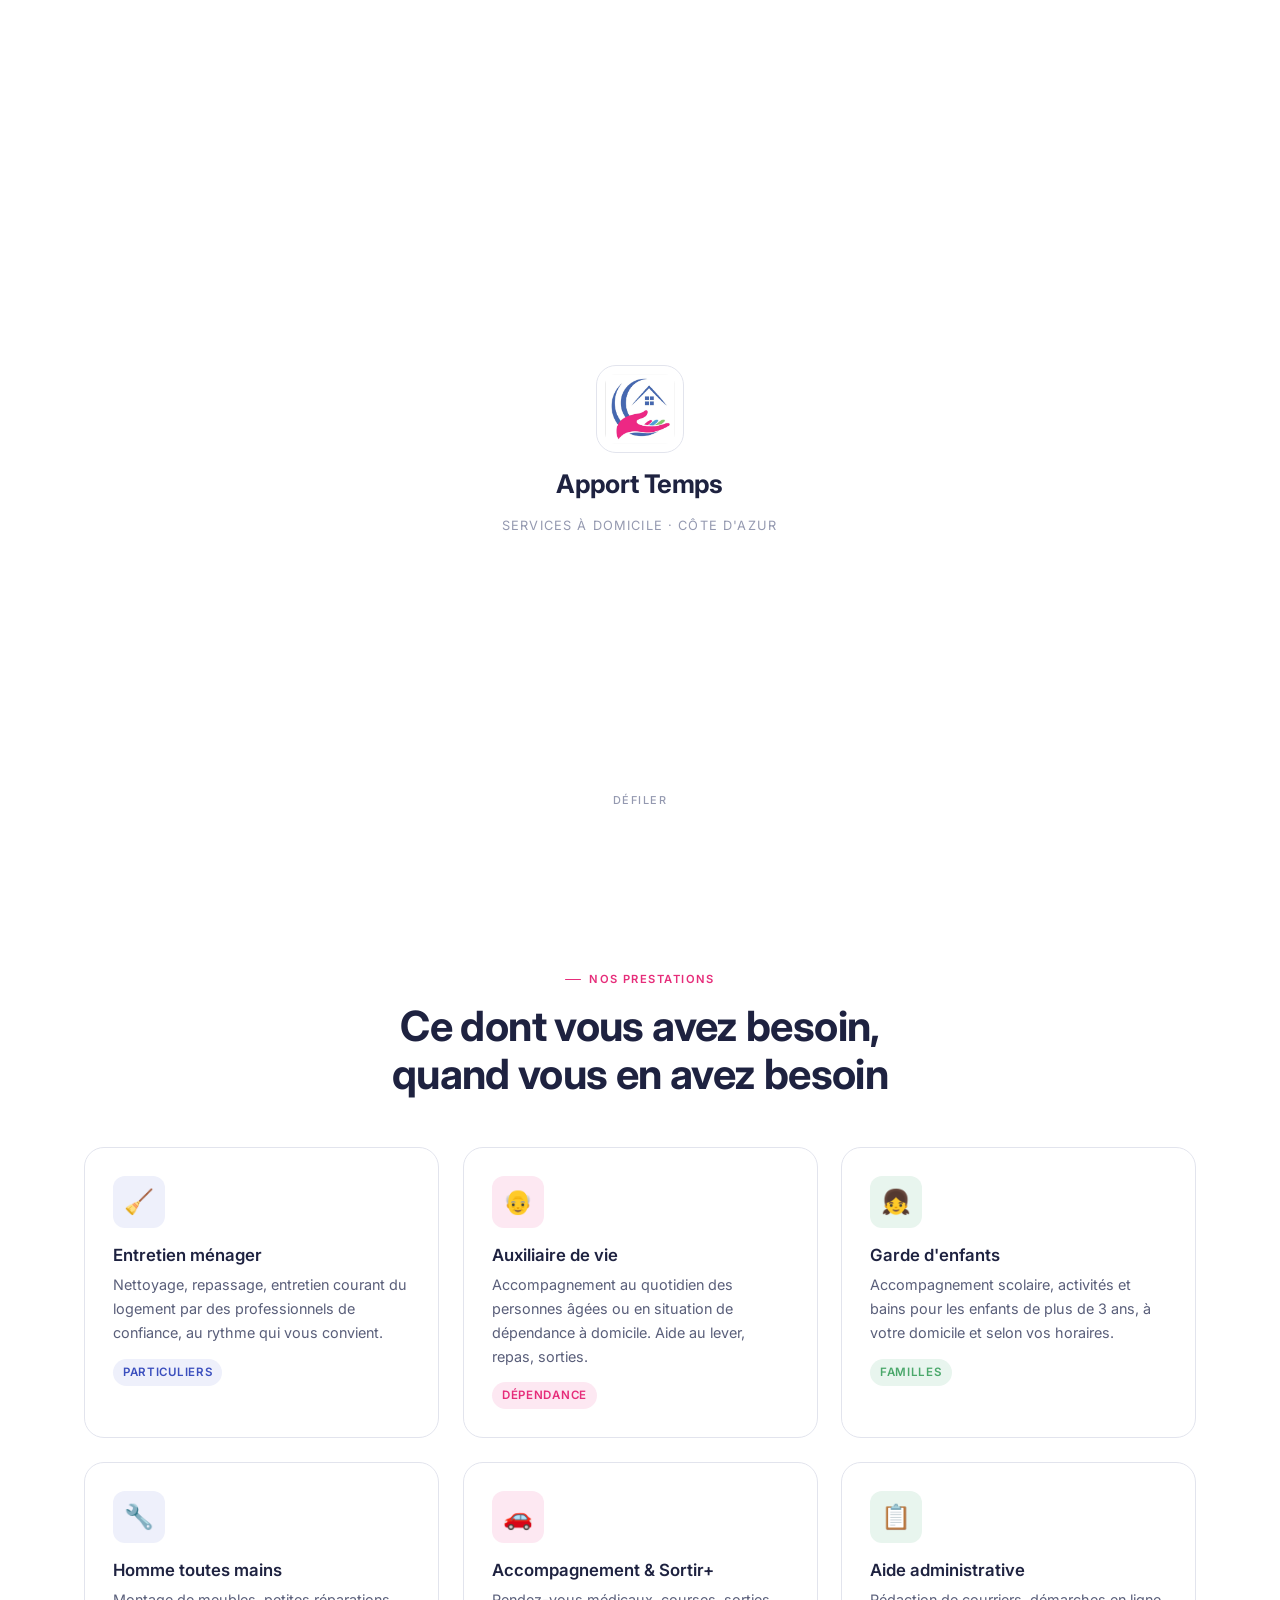
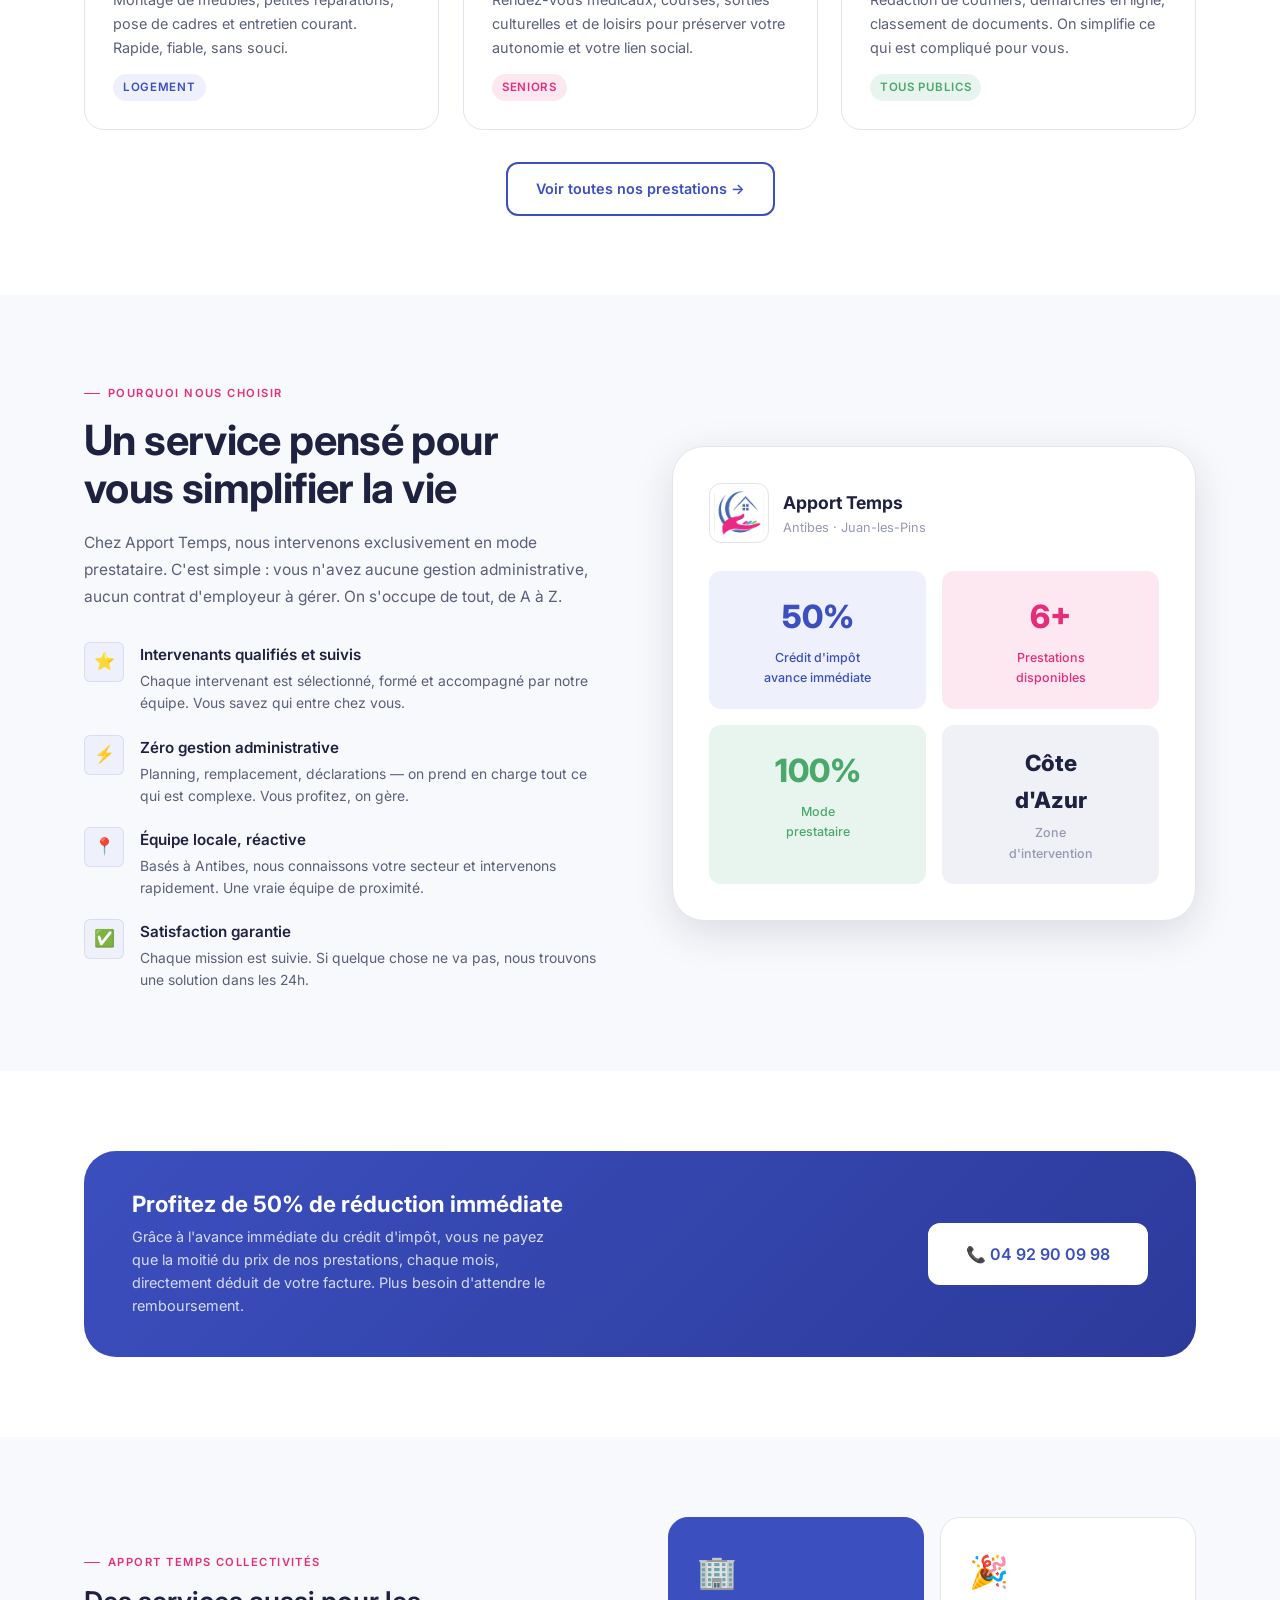
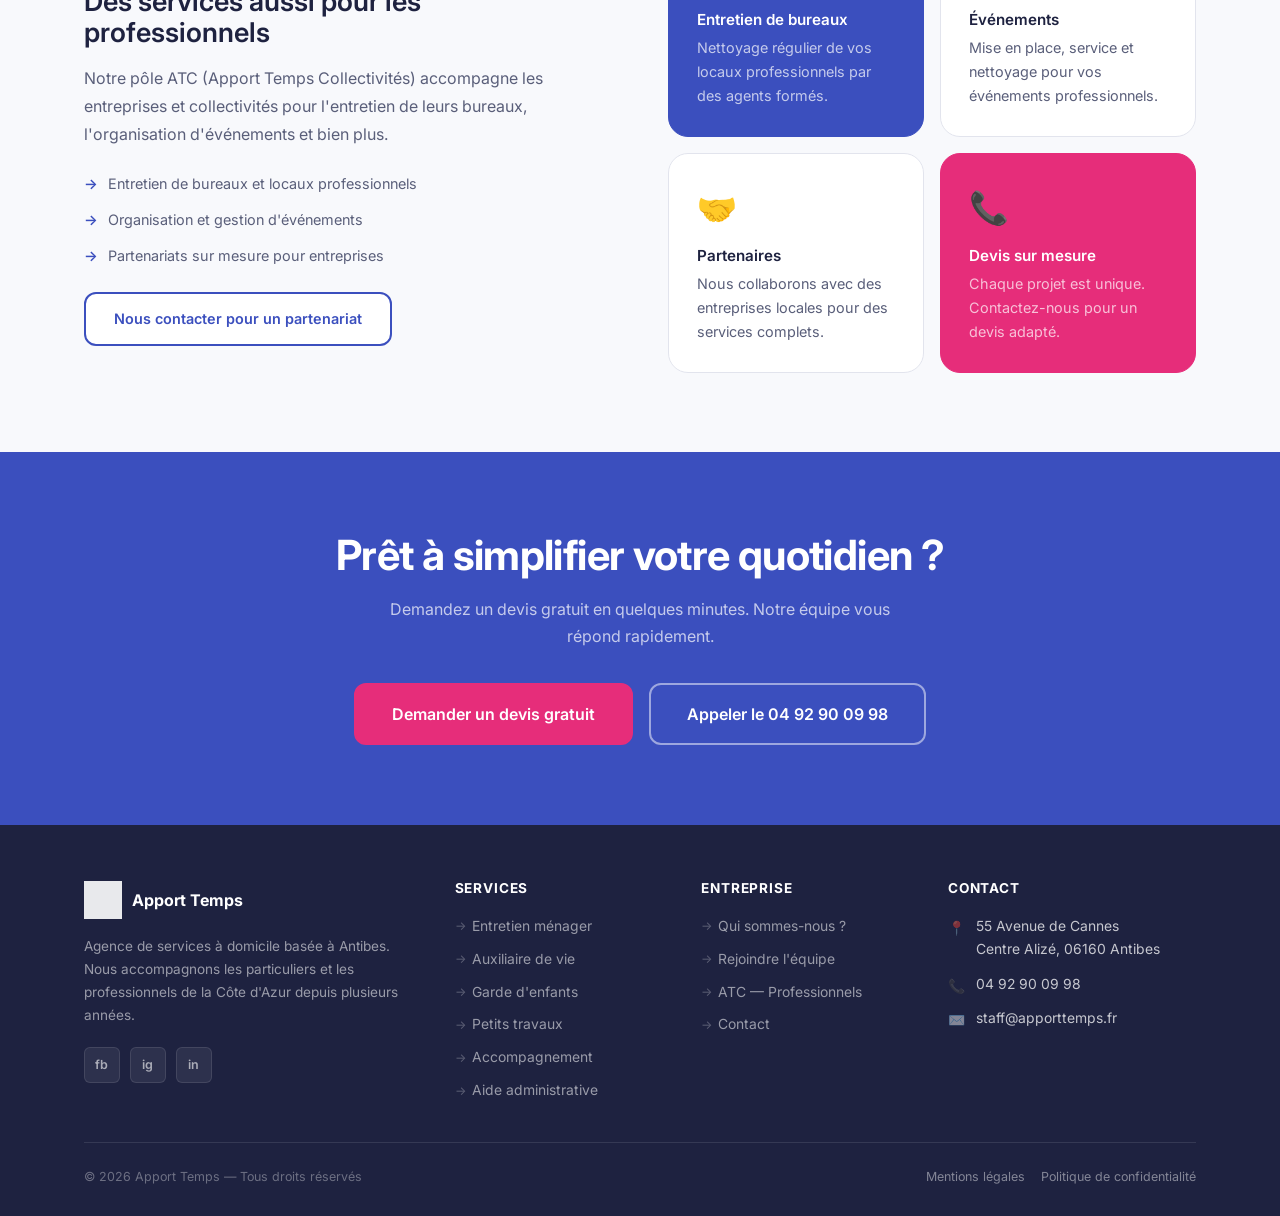
==== commit fdf943f1: "Amelioration design" ====
--- a/index.html
+++ b/index.html
@@ -10,6 +10,22 @@
 </head>
 <body>
 
+<!-- =====================
+     SPLASH SCREEN
+     Plein écran au chargement — disparaît au scroll ou après 3.5s
+     ===================== -->
+<div id="splash" aria-hidden="true">
+  <div class="splash__inner">
+    <img src="assets/logo.jpg" alt="Apport Temps" class="splash__logo" />
+    <span class="splash__name">Apport Temps</span>
+    <span class="splash__tagline">Services à domicile · Côte d'Azur</span>
+  </div>
+  <div class="splash__hint">
+    <span>Défiler</span>
+    <div class="splash__hint-line"></div>
+  </div>
+</div>
+
 <!-- NAVBAR -->
 <nav class="navbar" id="navbar">
   <a href="index.html" class="navbar__logo">
--- a/css/style.css
+++ b/css/style.css
@@ -32,7 +32,125 @@
   --shadow-lg: 0 12px 40px rgba(30,34,64,0.13);
 
   --transition: 0.22s cubic-bezier(0.4, 0, 0.2, 1);
+  --transition-slow: 0.55s cubic-bezier(0.4, 0, 0.2, 1);
   --max-width: 1160px;
+}
+
+/* =====================
+   SPLASH SCREEN
+   Overlay plein écran — logo centré, disparaît au scroll
+   ===================== */
+#splash {
+  position: fixed;
+  inset: 0;
+  z-index: 1000;
+  background: var(--white);
+  display: flex;
+  flex-direction: column;
+  align-items: center;
+  justify-content: center;
+  transition: opacity 0.65s cubic-bezier(0.4, 0, 0.2, 1),
+              transform 0.65s cubic-bezier(0.4, 0, 0.2, 1);
+  will-change: opacity, transform;
+}
+
+/* État de sortie — déclenché par JS */
+#splash.is-leaving {
+  opacity: 0;
+  transform: translateY(-12px);
+  pointer-events: none;
+}
+
+/* Contenu centré du splash */
+.splash__inner {
+  display: flex;
+  flex-direction: column;
+  align-items: center;
+  gap: 18px;
+  /* Entrée initiale : scale légère depuis le bas */
+  animation: splashReveal 0.9s cubic-bezier(0.22, 1, 0.36, 1) forwards;
+}
+
+@keyframes splashReveal {
+  from {
+    opacity: 0;
+    transform: scale(0.94) translateY(16px);
+  }
+  to {
+    opacity: 1;
+    transform: scale(1) translateY(0);
+  }
+}
+
+.splash__logo {
+  width: 88px;
+  height: 88px;
+  object-fit: contain;
+  border-radius: var(--radius-lg);
+  border: 1px solid var(--gray-200);
+  padding: 8px;
+  display: block;
+}
+
+.splash__name {
+  font-family: var(--font-display);
+  font-size: 1.6rem;
+  font-weight: 700;
+  letter-spacing: -0.025em;
+  color: var(--gray-800);
+  line-height: 1;
+}
+
+.splash__tagline {
+  font-size: 0.8rem;
+  font-weight: 400;
+  letter-spacing: 0.09em;
+  text-transform: uppercase;
+  color: var(--gray-400);
+}
+
+/* Indicateur "scroll" en bas — apparaît avec un délai */
+.splash__hint {
+  position: absolute;
+  bottom: 44px;
+  left: 50%;
+  transform: translateX(-50%);
+  display: flex;
+  flex-direction: column;
+  align-items: center;
+  gap: 10px;
+  opacity: 0;
+  /* Apparaît après que le logo soit déjà affiché */
+  animation: hintFade 0.5s 1.9s ease forwards;
+}
+
+@keyframes hintFade {
+  to { opacity: 1; }
+}
+
+.splash__hint span {
+  font-size: 0.68rem;
+  letter-spacing: 0.14em;
+  text-transform: uppercase;
+  color: var(--gray-400);
+  font-weight: 500;
+}
+
+/* Ligne animée descendante */
+.splash__hint-line {
+  width: 1px;
+  height: 36px;
+  background: linear-gradient(to bottom, var(--gray-300), transparent);
+  animation: lineScroll 1.4s 2.1s ease-in-out infinite;
+  transform-origin: top;
+  transform: scaleY(0);
+}
+
+@keyframes lineScroll {
+  0%   { transform: scaleY(0); transform-origin: top;    opacity: 1; }
+  49%  { transform: scaleY(1); transform-origin: top;    opacity: 1; }
+  50%  { transform: scaleY(1); transform-origin: bottom; opacity: 1; }
+  100% { transform: scaleY(0); transform-origin: bottom; opacity: 0.2; }
 }
 
 *, *::before, *::after {
@@ -87,13 +205,26 @@
 
 .section-label {
   font-family: var(--font-display);
-  font-size: 0.72rem;
-  font-weight: 700;
-  letter-spacing: 0.12em;
+  font-size: 0.7rem;
+  font-weight: 600;
+  letter-spacing: 0.13em;
   text-transform: uppercase;
   color: var(--pink);
+  display: inline-flex;
+  align-items: center;
+  gap: 8px;
+  margin-bottom: 0.9rem;
+}
+
+/* Tiret décoratif sobre devant chaque label */
+.section-label::before {
+  content: '';
   display: inline-block;
-  margin-bottom: 0.75rem;
+  width: 16px;
+  height: 1.5px;
+  background: var(--pink);
+  border-radius: 2px;
+  flex-shrink: 0;
 }
 
 /* =====================
@@ -164,8 +295,15 @@
   font-size: 0.9rem;
   font-weight: 600;
   border: 2px solid transparent;
-  transition: var(--transition);
+  transition: background 0.22s ease, border-color 0.22s ease,
+              color 0.22s ease, transform 0.18s ease, box-shadow 0.22s ease;
   white-space: nowrap;
+  will-change: transform;
+}
+
+/* Feedback tactile au clic */
+.btn:active {
+  transform: scale(0.98) translateY(0) !important;
 }
 
 .btn-primary {
@@ -237,10 +375,10 @@
   align-items: center;
   justify-content: space-between;
   background: rgba(255,255,255,0.92);
-  backdrop-filter: blur(12px);
-  -webkit-backdrop-filter: blur(12px);
+  backdrop-filter: blur(14px) saturate(1.4);
+  -webkit-backdrop-filter: blur(14px) saturate(1.4);
   border-bottom: 1px solid rgba(30,34,64,0.07);
-  transition: var(--transition);
+  transition: box-shadow 0.3s ease, background 0.3s ease;
 }
 
 .navbar.scrolled {
@@ -288,7 +426,7 @@
   color: var(--gray-600);
   padding: 7px 14px;
   border-radius: var(--radius-sm);
-  transition: var(--transition);
+  transition: color 0.2s ease, background 0.2s ease;
   position: relative;
 }
 
@@ -302,12 +440,14 @@
   font-weight: 600;
 }
 
+/* Underline actif raffiné */
 .navbar__links a.active::after {
   content: '';
   position: absolute;
-  bottom: -1px;
-  left: 14px;
-  right: 14px;
+  bottom: 2px;
+  left: 50%;
+  transform: translateX(-50%);
+  width: 18px;
   height: 2px;
   background: var(--blue);
   border-radius: 2px;
@@ -424,35 +564,35 @@
 .hero__bg {
   position: absolute;
   inset: 0;
-  background: linear-gradient(135deg, #2C3A9A 0%, #3B4FBE 45%, #1a2060 100%);
-}
-
+  /* Gradient plus doux, moins saturé — direction légèrement modifiée */
+  background: linear-gradient(150deg, #242f80 0%, #3B4FBE 50%, #1a2060 100%);
+}
+
+/* Halo rose — plus subtil et décalé */
 .hero__shape {
   position: absolute;
-  right: -80px;
-  top: -80px;
-  width: 600px;
-  height: 600px;
-  background: radial-gradient(circle at 30% 40%, rgba(230,45,122,0.22) 0%, transparent 65%);
+  right: -120px;
+  top: -120px;
+  width: 680px;
+  height: 680px;
+  background: radial-gradient(circle at 35% 45%, rgba(230,45,122,0.16) 0%, transparent 60%);
   pointer-events: none;
 }
 
+/* Halo vert — très discret, bas gauche */
 .hero__shape2 {
   position: absolute;
-  left: -100px;
-  bottom: -100px;
-  width: 400px;
-  height: 400px;
-  background: radial-gradient(circle, rgba(75,168,107,0.15) 0%, transparent 70%);
+  left: -80px;
+  bottom: -80px;
+  width: 360px;
+  height: 360px;
+  background: radial-gradient(circle, rgba(75,168,107,0.10) 0%, transparent 65%);
   pointer-events: none;
 }
 
+/* Supprimé : grille de points (cliché) — remplacé par un léger bruit visuel */
 .hero__dots {
-  position: absolute;
-  inset: 0;
-  background-image: radial-gradient(rgba(255,255,255,0.06) 1px, transparent 1px);
-  background-size: 32px 32px;
-  pointer-events: none;
+  display: none;
 }
 
 .hero__content {
@@ -466,14 +606,15 @@
   display: inline-flex;
   align-items: center;
   gap: 8px;
-  background: rgba(255,255,255,0.12);
-  border: 1px solid rgba(255,255,255,0.2);
+  /* Plus sobre — sans le backdrop-filter qui alourdit */
+  background: rgba(255,255,255,0.09);
+  border: 1px solid rgba(255,255,255,0.18);
   border-radius: 100px;
-  padding: 6px 14px 6px 8px;
-  font-size: 0.8rem;
+  padding: 6px 16px 6px 8px;
+  font-size: 0.78rem;
   font-weight: 500;
-  margin-bottom: 24px;
-  backdrop-filter: blur(8px);
+  letter-spacing: 0.02em;
+  margin-bottom: 28px;
 }
 
 .hero__badge-dot {
@@ -512,9 +653,15 @@
 
 .hero__stats {
   display: flex;
-  gap: 36px;
+  gap: 40px;
   padding-top: 32px;
-  border-top: 1px solid rgba(255,255,255,0.15);
+  border-top: 1px solid rgba(255,255,255,0.12);
+}
+
+/* Séparateurs verticaux entre stats */
+.hero__stats > div + div {
+  padding-left: 40px;
+  border-left: 1px solid rgba(255,255,255,0.12);
 }
 
 .hero__stat-num {
@@ -539,13 +686,14 @@
   border-radius: var(--radius-lg);
   border: 1px solid var(--gray-200);
   padding: 28px;
-  transition: var(--transition);
+  transition: box-shadow 0.3s ease, transform 0.3s ease, border-color 0.3s ease;
+  will-change: transform;
 }
 
 .card:hover {
-  box-shadow: var(--shadow-lg);
-  transform: translateY(-3px);
-  border-color: var(--blue-light);
+  box-shadow: 0 16px 48px rgba(30,34,64,0.11);
+  transform: translateY(-2px);
+  border-color: rgba(59,79,190,0.18);
 }
 
 .card__icon {
@@ -604,12 +752,14 @@
   width: 40px;
   height: 40px;
   border-radius: var(--radius-sm);
-  background: var(--blue);
+  /* Fond léger — plus élégant que bleu plein sur fond blanc */
+  background: var(--blue-light);
+  border: 1px solid rgba(59,79,190,0.12);
   display: flex;
   align-items: center;
   justify-content: center;
   flex-shrink: 0;
-  font-size: 1.1rem;
+  font-size: 1.05rem;
 }
 
 .avantage__title {
@@ -641,19 +791,7 @@
   overflow: hidden;
 }
 
-.credit-banner::before {
-  content: '50%';
-  position: absolute;
-  right: 200px;
-  top: 50%;
-  transform: translateY(-50%);
-  font-family: var(--font-display);
-  font-size: 8rem;
-  font-weight: 800;
-  color: rgba(255,255,255,0.06);
-  pointer-events: none;
-  line-height: 1;
-}
+/* Texte décoratif géant supprimé — trop prévisible */
 
 .credit-banner h3 {
   color: var(--white);
@@ -810,21 +948,27 @@
 }
 
 .footer__social a {
-  width: 34px;
-  height: 34px;
+  width: 36px;
+  height: 36px;
   border-radius: var(--radius-sm);
-  background: rgba(255,255,255,0.08);
+  background: rgba(255,255,255,0.07);
+  border: 1px solid rgba(255,255,255,0.1);
   display: flex;
   align-items: center;
   justify-content: center;
-  font-size: 0.85rem;
-  transition: var(--transition);
-  color: rgba(255,255,255,0.7);
+  font-size: 0.78rem;
+  font-weight: 600;
+  letter-spacing: 0.02em;
+  transition: background 0.2s ease, border-color 0.2s ease,
+              color 0.2s ease, transform 0.2s ease;
+  color: rgba(255,255,255,0.6);
 }
 
 .footer__social a:hover {
   background: var(--blue);
-  color: var(--white);
+  border-color: var(--blue);
+  color: var(--white);
+  transform: translateY(-2px);
 }
 
 .footer h4 {
@@ -961,8 +1105,11 @@
    ===================== */
 .fade-up {
   opacity: 0;
-  transform: translateY(24px);
-  transition: opacity 0.55s ease, transform 0.55s ease;
+  transform: translateY(20px);
+  /* Courbe naturelle — pas trop mécanique */
+  transition: opacity 0.6s cubic-bezier(0.22, 1, 0.36, 1),
+              transform 0.6s cubic-bezier(0.22, 1, 0.36, 1);
+  will-change: opacity, transform;
 }
 
 .fade-up.visible {
@@ -970,10 +1117,10 @@
   transform: translateY(0);
 }
 
-.fade-up-delay-1 { transition-delay: 0.1s; }
-.fade-up-delay-2 { transition-delay: 0.2s; }
-.fade-up-delay-3 { transition-delay: 0.3s; }
-.fade-up-delay-4 { transition-delay: 0.4s; }
+.fade-up-delay-1 { transition-delay: 0.08s; }
+.fade-up-delay-2 { transition-delay: 0.16s; }
+.fade-up-delay-3 { transition-delay: 0.24s; }
+.fade-up-delay-4 { transition-delay: 0.32s; }
 
 /* =====================
    RESPONSIVE
@@ -990,8 +1137,8 @@
   .navbar__links, .navbar__phone { display: none; }
   .navbar__hamburger { display: flex; }
   .credit-banner { flex-direction: column; padding: 32px 24px; text-align: center; }
-  .credit-banner::before { display: none; }
-  .hero__stats { gap: 24px; flex-wrap: wrap; }
+  .hero__stats { gap: 20px; flex-wrap: wrap; }
+  .hero__stats > div + div { padding-left: 20px; }
   .form-row { grid-template-columns: 1fr; }
   .footer__grid { grid-template-columns: 1fr; }
 }
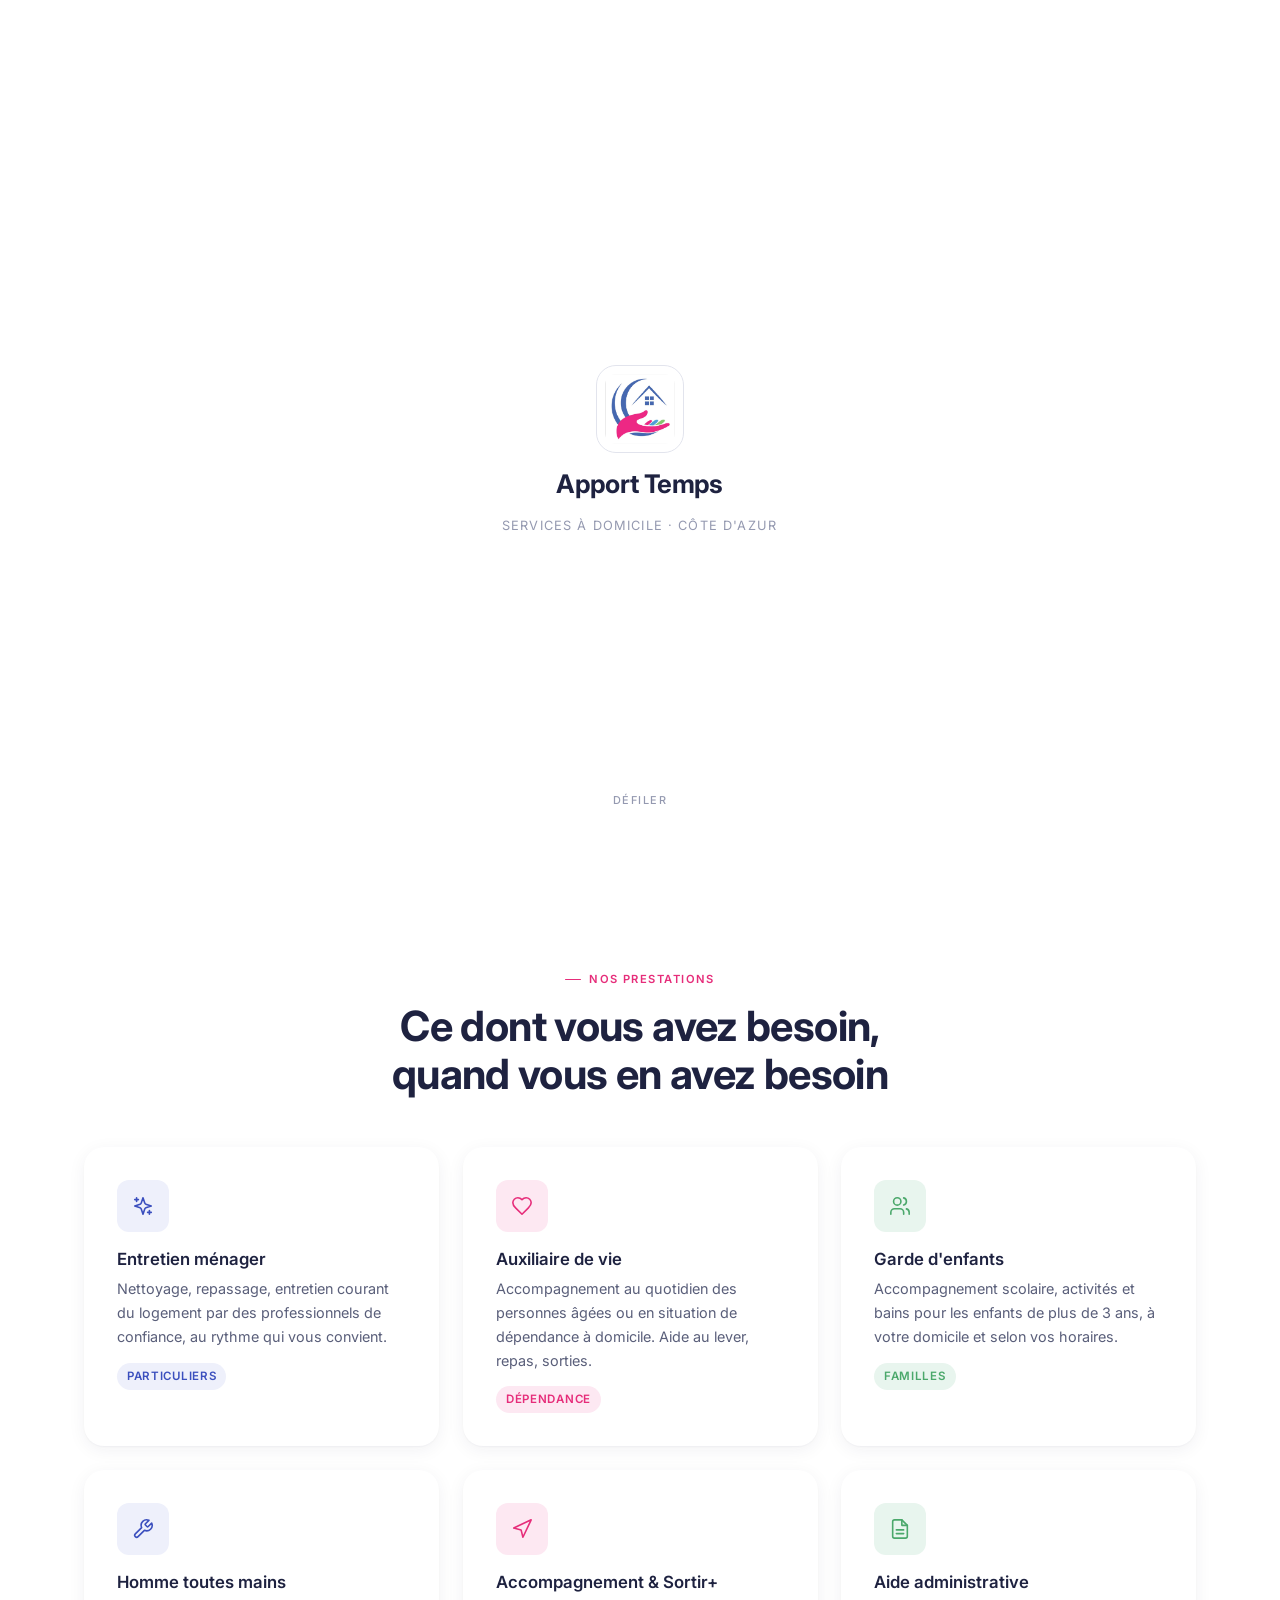
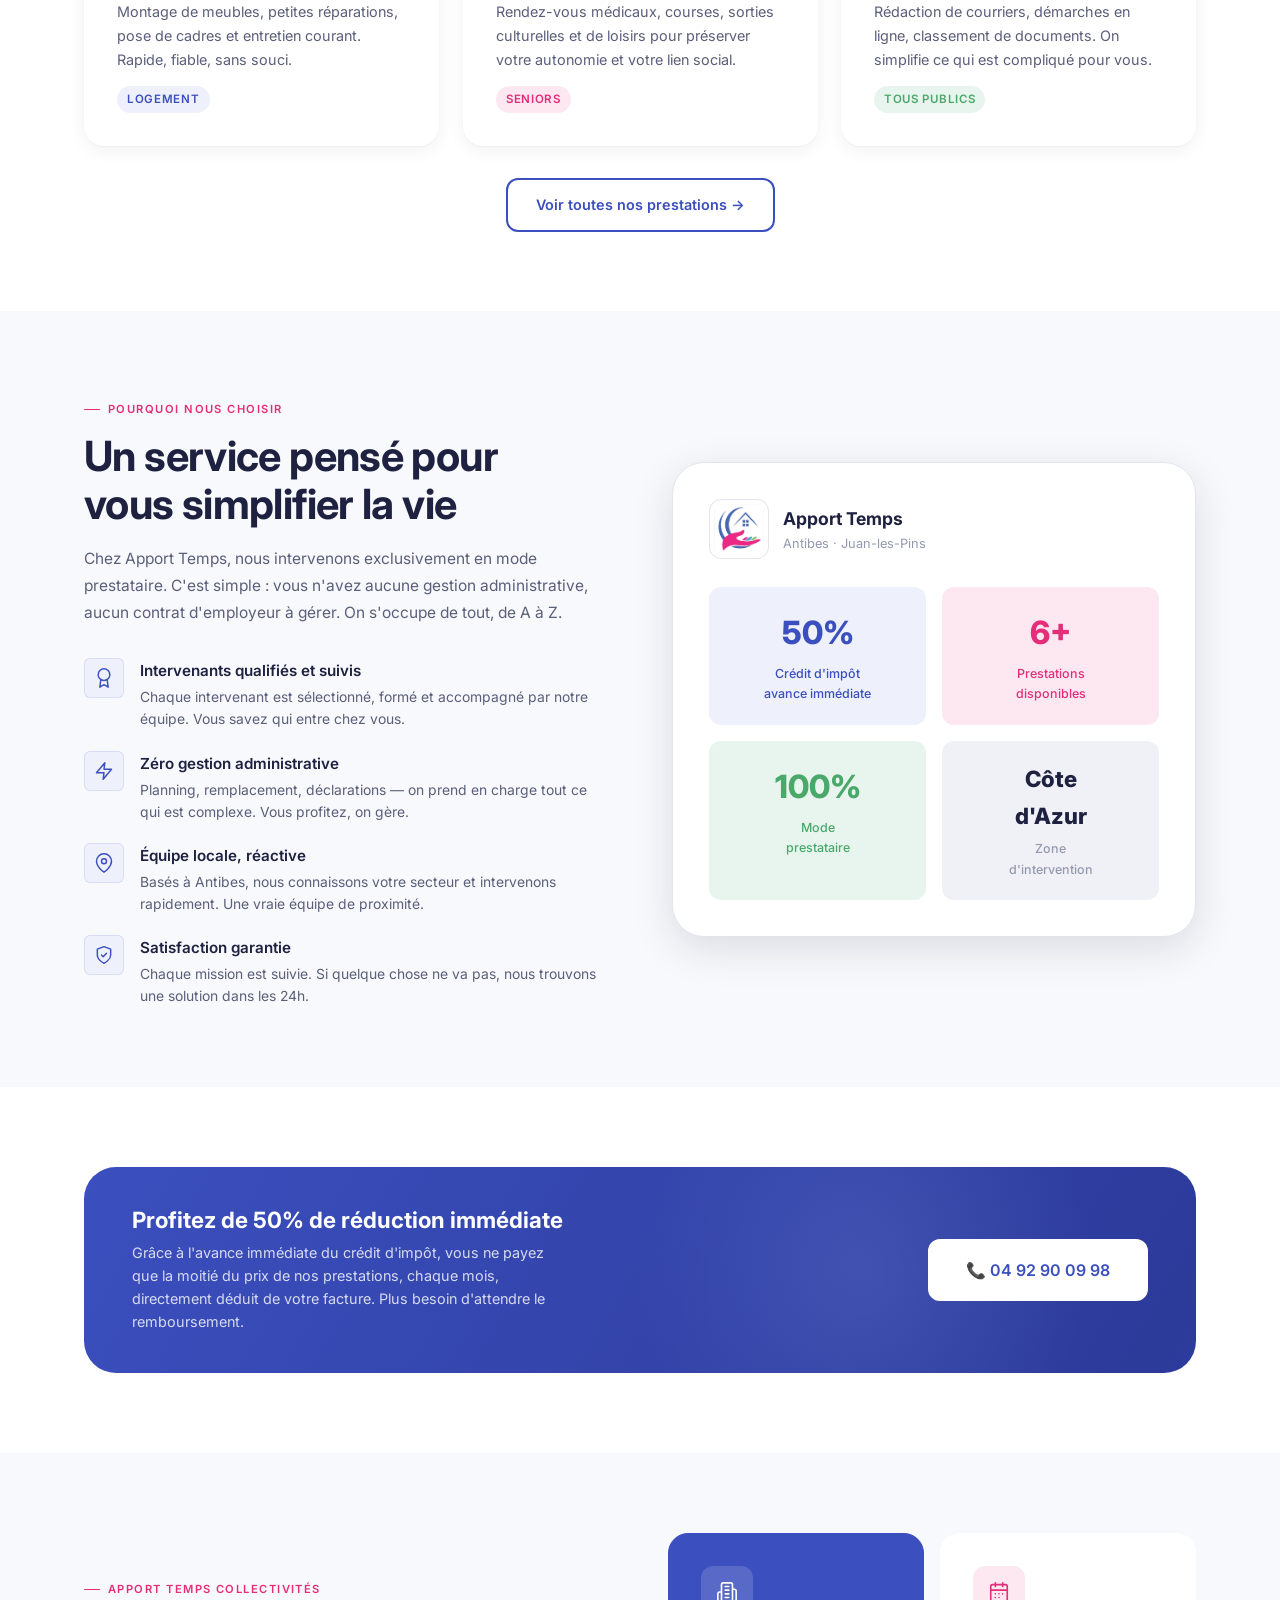
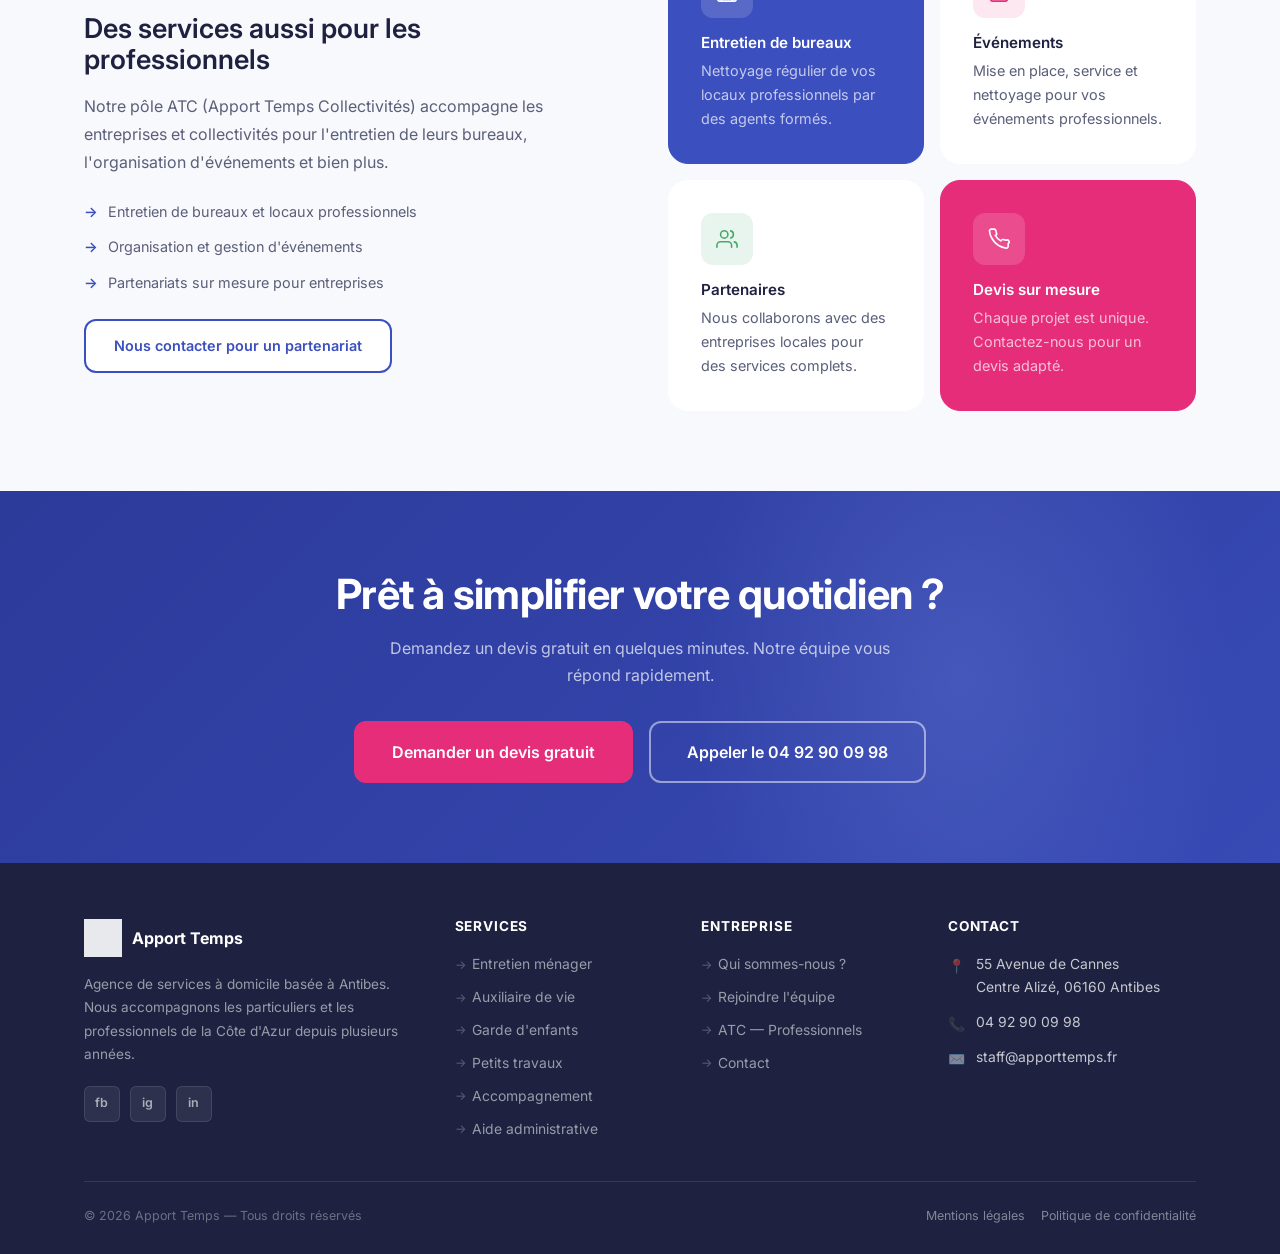
==== commit 0ae527b6: "Design premium" ====
--- a/index.html
+++ b/index.html
@@ -114,37 +114,37 @@
       </div>
       <div class="grid-3">
         <div class="card fade-up">
-          <div class="card__icon card__icon--blue">🧹</div>
+          <div class="card__icon card__icon--blue"><svg xmlns="http://www.w3.org/2000/svg" width="22" height="22" viewBox="0 0 24 24" fill="none" stroke="currentColor" stroke-width="1.75" stroke-linecap="round" stroke-linejoin="round"><path d="m12 3-1.912 5.813a2 2 0 0 1-1.275 1.275L3 12l5.813 1.912a2 2 0 0 1 1.275 1.275L12 21l1.912-5.813a2 2 0 0 1 1.275-1.275L21 12l-5.813-1.912a2 2 0 0 1-1.275-1.275L12 3Z"/><path d="M5 3v4"/><path d="M19 17v4"/><path d="M3 5h4"/><path d="M17 19h4"/></svg></div>
           <h3>Entretien ménager</h3>
           <p>Nettoyage, repassage, entretien courant du logement par des professionnels de confiance, au rythme qui vous convient.</p>
           <span class="card__tag tag--blue">Particuliers</span>
         </div>
         <div class="card fade-up fade-up-delay-1">
-          <div class="card__icon card__icon--pink">👴</div>
+          <div class="card__icon card__icon--pink"><svg xmlns="http://www.w3.org/2000/svg" width="22" height="22" viewBox="0 0 24 24" fill="none" stroke="currentColor" stroke-width="1.75" stroke-linecap="round" stroke-linejoin="round"><path d="M19 14c1.49-1.46 3-3.21 3-5.5A5.5 5.5 0 0 0 16.5 3c-1.76 0-3 .5-4.5 2-1.5-1.5-2.74-2-4.5-2A5.5 5.5 0 0 0 2 8.5c0 2.3 1.5 4.05 3 5.5l7 7Z"/></svg></div>
           <h3>Auxiliaire de vie</h3>
           <p>Accompagnement au quotidien des personnes âgées ou en situation de dépendance à domicile. Aide au lever, repas, sorties.</p>
           <span class="card__tag tag--pink">Dépendance</span>
         </div>
         <div class="card fade-up fade-up-delay-2">
-          <div class="card__icon card__icon--green">👧</div>
+          <div class="card__icon card__icon--green"><svg xmlns="http://www.w3.org/2000/svg" width="22" height="22" viewBox="0 0 24 24" fill="none" stroke="currentColor" stroke-width="1.75" stroke-linecap="round" stroke-linejoin="round"><path d="M16 21v-2a4 4 0 0 0-4-4H6a4 4 0 0 0-4 4v2"/><circle cx="9" cy="7" r="4"/><path d="M22 21v-2a4 4 0 0 0-3-3.87"/><path d="M16 3.13a4 4 0 0 1 0 7.75"/></svg></div>
           <h3>Garde d'enfants</h3>
           <p>Accompagnement scolaire, activités et bains pour les enfants de plus de 3 ans, à votre domicile et selon vos horaires.</p>
           <span class="card__tag tag--green">Familles</span>
         </div>
         <div class="card fade-up">
-          <div class="card__icon card__icon--blue">🔧</div>
+          <div class="card__icon card__icon--blue"><svg xmlns="http://www.w3.org/2000/svg" width="22" height="22" viewBox="0 0 24 24" fill="none" stroke="currentColor" stroke-width="1.75" stroke-linecap="round" stroke-linejoin="round"><path d="M14.7 6.3a1 1 0 0 0 0 1.4l1.6 1.6a1 1 0 0 0 1.4 0l3.77-3.77a6 6 0 0 1-7.94 7.94l-6.91 6.91a2.12 2.12 0 0 1-3-3l6.91-6.91a6 6 0 0 1 7.94-7.94l-3.76 3.76z"/></svg></div>
           <h3>Homme toutes mains</h3>
           <p>Montage de meubles, petites réparations, pose de cadres et entretien courant. Rapide, fiable, sans souci.</p>
           <span class="card__tag tag--blue">Logement</span>
         </div>
         <div class="card fade-up fade-up-delay-1">
-          <div class="card__icon card__icon--pink">🚗</div>
+          <div class="card__icon card__icon--pink"><svg xmlns="http://www.w3.org/2000/svg" width="22" height="22" viewBox="0 0 24 24" fill="none" stroke="currentColor" stroke-width="1.75" stroke-linecap="round" stroke-linejoin="round"><polygon points="3 11 22 2 13 21 11 13 3 11"/></svg></div>
           <h3>Accompagnement &amp; Sortir+</h3>
           <p>Rendez-vous médicaux, courses, sorties culturelles et de loisirs pour préserver votre autonomie et votre lien social.</p>
           <span class="card__tag tag--pink">Seniors</span>
         </div>
         <div class="card fade-up fade-up-delay-2">
-          <div class="card__icon card__icon--green">📋</div>
+          <div class="card__icon card__icon--green"><svg xmlns="http://www.w3.org/2000/svg" width="22" height="22" viewBox="0 0 24 24" fill="none" stroke="currentColor" stroke-width="1.75" stroke-linecap="round" stroke-linejoin="round"><path d="M14 2H6a2 2 0 0 0-2 2v16a2 2 0 0 0 2 2h12a2 2 0 0 0 2-2V8z"/><polyline points="14 2 14 8 20 8"/><line x1="16" y1="13" x2="8" y2="13"/><line x1="16" y1="17" x2="8" y2="17"/></svg></div>
           <h3>Aide administrative</h3>
           <p>Rédaction de courriers, démarches en ligne, classement de documents. On simplifie ce qui est compliqué pour vous.</p>
           <span class="card__tag tag--green">Tous publics</span>
@@ -168,28 +168,28 @@
           </p>
           <div class="mt-32" style="display:flex;flex-direction:column;gap:20px">
             <div class="avantage fade-up fade-up-delay-1">
-              <div class="avantage__icon">⭐</div>
+              <div class="avantage__icon"><svg xmlns="http://www.w3.org/2000/svg" width="20" height="20" viewBox="0 0 24 24" fill="none" stroke="currentColor" stroke-width="1.75" stroke-linecap="round" stroke-linejoin="round"><circle cx="12" cy="8" r="7"/><polyline points="8.21 13.89 7 23 12 20 17 23 15.79 13.88"/></svg></div>
               <div>
                 <div class="avantage__title">Intervenants qualifiés et suivis</div>
                 <p class="avantage__text">Chaque intervenant est sélectionné, formé et accompagné par notre équipe. Vous savez qui entre chez vous.</p>
               </div>
             </div>
             <div class="avantage fade-up fade-up-delay-2">
-              <div class="avantage__icon">⚡</div>
+              <div class="avantage__icon"><svg xmlns="http://www.w3.org/2000/svg" width="20" height="20" viewBox="0 0 24 24" fill="none" stroke="currentColor" stroke-width="1.75" stroke-linecap="round" stroke-linejoin="round"><polygon points="13 2 3 14 12 14 11 22 21 10 12 10 13 2"/></svg></div>
               <div>
                 <div class="avantage__title">Zéro gestion administrative</div>
                 <p class="avantage__text">Planning, remplacement, déclarations — on prend en charge tout ce qui est complexe. Vous profitez, on gère.</p>
               </div>
             </div>
             <div class="avantage fade-up fade-up-delay-3">
-              <div class="avantage__icon">📍</div>
+              <div class="avantage__icon"><svg xmlns="http://www.w3.org/2000/svg" width="20" height="20" viewBox="0 0 24 24" fill="none" stroke="currentColor" stroke-width="1.75" stroke-linecap="round" stroke-linejoin="round"><path d="M21 10c0 7-9 13-9 13s-9-6-9-13a9 9 0 0 1 18 0z"/><circle cx="12" cy="10" r="3"/></svg></div>
               <div>
                 <div class="avantage__title">Équipe locale, réactive</div>
                 <p class="avantage__text">Basés à Antibes, nous connaissons votre secteur et intervenons rapidement. Une vraie équipe de proximité.</p>
               </div>
             </div>
             <div class="avantage fade-up fade-up-delay-4">
-              <div class="avantage__icon">✅</div>
+              <div class="avantage__icon"><svg xmlns="http://www.w3.org/2000/svg" width="20" height="20" viewBox="0 0 24 24" fill="none" stroke="currentColor" stroke-width="1.75" stroke-linecap="round" stroke-linejoin="round"><path d="M12 22s8-4 8-10V5l-8-3-8 3v7c0 6 8 10 8 10z"/><path d="m9 12 2 2 4-4"/></svg></div>
               <div>
                 <div class="avantage__title">Satisfaction garantie</div>
                 <p class="avantage__text">Chaque mission est suivie. Si quelque chose ne va pas, nous trouvons une solution dans les 24h.</p>
@@ -264,22 +264,22 @@
         </div>
         <div style="display:grid;grid-template-columns:1fr 1fr;gap:16px" class="fade-up fade-up-delay-1">
           <div class="card" style="background:var(--blue);border-color:var(--blue)">
-            <div style="font-size:2rem;margin-bottom:12px">🏢</div>
+            <div class="card__icon" style="background:rgba(255,255,255,0.15);margin-bottom:16px;color:white"><svg xmlns="http://www.w3.org/2000/svg" width="22" height="22" viewBox="0 0 24 24" fill="none" stroke="currentColor" stroke-width="1.75" stroke-linecap="round" stroke-linejoin="round"><path d="M6 22V4a2 2 0 0 1 2-2h8a2 2 0 0 1 2 2v18Z"/><path d="M6 12H4a2 2 0 0 0-2 2v6a2 2 0 0 0 2 2h2"/><path d="M18 9h2a2 2 0 0 1 2 2v9a2 2 0 0 1-2 2h-2"/><path d="M10 6h4"/><path d="M10 10h4"/><path d="M10 14h4"/><path d="M10 18h4"/></svg></div>
             <h3 style="color:var(--white);font-size:0.95rem">Entretien de bureaux</h3>
             <p style="color:rgba(255,255,255,0.7)">Nettoyage régulier de vos locaux professionnels par des agents formés.</p>
           </div>
           <div class="card">
-            <div style="font-size:2rem;margin-bottom:12px">🎉</div>
+            <div class="card__icon card__icon--pink" style="margin-bottom:16px"><svg xmlns="http://www.w3.org/2000/svg" width="22" height="22" viewBox="0 0 24 24" fill="none" stroke="currentColor" stroke-width="1.75" stroke-linecap="round" stroke-linejoin="round"><rect x="3" y="4" width="18" height="18" rx="2" ry="2"/><line x1="16" y1="2" x2="16" y2="6"/><line x1="8" y1="2" x2="8" y2="6"/><line x1="3" y1="10" x2="21" y2="10"/><path d="M8 14h.01"/><path d="M12 14h.01"/><path d="M16 14h.01"/><path d="M8 18h.01"/><path d="M12 18h.01"/></svg></div>
             <h3 style="font-size:0.95rem">Événements</h3>
             <p>Mise en place, service et nettoyage pour vos événements professionnels.</p>
           </div>
           <div class="card">
-            <div style="font-size:2rem;margin-bottom:12px">🤝</div>
+            <div class="card__icon card__icon--green" style="margin-bottom:16px"><svg xmlns="http://www.w3.org/2000/svg" width="22" height="22" viewBox="0 0 24 24" fill="none" stroke="currentColor" stroke-width="1.75" stroke-linecap="round" stroke-linejoin="round"><path d="M17 21v-2a4 4 0 0 0-4-4H5a4 4 0 0 0-4 4v2"/><circle cx="9" cy="7" r="4"/><path d="M23 21v-2a4 4 0 0 0-3-3.87"/><path d="M16 3.13a4 4 0 0 1 0 7.75"/></svg></div>
             <h3 style="font-size:0.95rem">Partenaires</h3>
             <p>Nous collaborons avec des entreprises locales pour des services complets.</p>
           </div>
           <div class="card" style="background:var(--pink);border-color:var(--pink)">
-            <div style="font-size:2rem;margin-bottom:12px">📞</div>
+            <div class="card__icon" style="background:rgba(255,255,255,0.15);margin-bottom:16px;color:white"><svg xmlns="http://www.w3.org/2000/svg" width="22" height="22" viewBox="0 0 24 24" fill="none" stroke="currentColor" stroke-width="1.75" stroke-linecap="round" stroke-linejoin="round"><path d="M22 16.92v3a2 2 0 0 1-2.18 2 19.79 19.79 0 0 1-8.63-3.07A19.5 19.5 0 0 1 4.69 12a19.79 19.79 0 0 1-3.07-8.67A2 2 0 0 1 3.6 1.18h3a2 2 0 0 1 2 1.72 12.84 12.84 0 0 0 .7 2.81 2 2 0 0 1-.45 2.11L7.91 8a16 16 0 0 0 6 6l.92-.92a2 2 0 0 1 2.11-.45 12.84 12.84 0 0 0 2.81.7A2 2 0 0 1 22 17Z"/></svg></div>
             <h3 style="color:var(--white);font-size:0.95rem">Devis sur mesure</h3>
             <p style="color:rgba(255,255,255,0.7)">Chaque projet est unique. Contactez-nous pour un devis adapté.</p>
           </div>
--- a/css/style.css
+++ b/css/style.css
@@ -245,9 +245,54 @@
   background: var(--gray-50);
 }
 
+/* Sur fond gris, les cards blanches n'ont pas besoin d'ombre :
+   le contraste de surface suffit à les faire "flotter" */
+.section--gray .card {
+  box-shadow: none;
+}
+
+.section--gray .card:hover {
+  box-shadow: 0 8px 28px rgba(30,34,64,0.08);
+}
+
 .section--blue {
-  background: var(--blue);
-  color: var(--white);
+  /* Déphasé du hero : durée plus longue, direction reverse */
+  background: linear-gradient(
+    135deg,
+    #2C3A9A 0%,
+    #3B4FBE 45%,
+    #4a5fd0 70%,
+    #2232a0 100%
+  );
+  background-size: 300% 300%;
+  animation: bgFlow 26s ease-in-out infinite reverse;
+  color: var(--white);
+  position: relative;
+  overflow: hidden;
+}
+
+/* Orbe déphasé — positionné à droite, cycle inverse */
+.section--blue::before {
+  content: '';
+  position: absolute;
+  width: 50%;
+  height: 250%;
+  top: -75%;
+  right: 0%;
+  background: radial-gradient(
+    ellipse at center,
+    rgba(160, 185, 255, 0.16) 0%,
+    transparent 60%
+  );
+  animation: orbFloat 22s ease-in-out infinite reverse;
+  pointer-events: none;
+  z-index: 0;
+}
+
+/* Le contenu reste au-dessus de l'orbe */
+.section--blue > .container {
+  position: relative;
+  z-index: 1;
 }
 
 .grid-2 {
@@ -564,8 +609,61 @@
 .hero__bg {
   position: absolute;
   inset: 0;
-  /* Gradient plus doux, moins saturé — direction légèrement modifiée */
-  background: linear-gradient(150deg, #242f80 0%, #3B4FBE 50%, #1a2060 100%);
+  /*
+    Gradient vivant mais discret : stops proches dans la même famille bleue.
+    La taille à 280% laisse de la marge de déplacement sans jamais faire surgir
+    une couleur étrangère. Le cycle dure 22s — imperceptible en lecture, mais
+    le fond "respire" légèrement.
+  */
+  background: linear-gradient(
+    150deg,
+    #1a2468 0%,
+    #3B4FBE 38%,
+    #2a3baa 62%,
+    #131a54 100%
+  );
+  background-size: 280% 280%;
+  animation: bgFlow 22s ease-in-out infinite;
+}
+
+/* Keyframe pour le déplacement du gradient de fond */
+@keyframes bgFlow {
+  0%   { background-position: 0%   0%;   }
+  25%  { background-position: 70%  30%;  }
+  50%  { background-position: 100% 60%;  }
+  75%  { background-position: 30%  100%; }
+  100% { background-position: 0%   0%;   }
+}
+
+/*
+  Keyframe pour l'orbe lumineux (style Stripe/Apple) :
+  un blob de lumière translucide qui dérive lentement à la surface.
+  Utilise transform (GPU) — zéro impact sur le rendu principal.
+*/
+@keyframes orbFloat {
+  0%   { transform: translate(0%,    0%);   opacity: 1;   }
+  30%  { transform: translate(55%,  -25%);  opacity: 0.7; }
+  60%  { transform: translate(80%,   30%);  opacity: 1;   }
+  80%  { transform: translate(20%,   55%);  opacity: 0.8; }
+  100% { transform: translate(0%,    0%);   opacity: 1;   }
+}
+
+/* Orbe sur le hero — blob lumineux qui dérive lentement */
+.hero::before {
+  content: '';
+  position: absolute;
+  width: 55%;
+  height: 130%;
+  top: -15%;
+  left: -5%;
+  background: radial-gradient(
+    ellipse at center,
+    rgba(140, 160, 255, 0.18) 0%,
+    transparent 65%
+  );
+  animation: orbFloat 20s ease-in-out infinite;
+  pointer-events: none;
+  z-index: 0;
 }
 
 /* Halo rose — plus subtil et décalé */
@@ -684,16 +782,23 @@
 .card {
   background: var(--white);
   border-radius: var(--radius-lg);
-  border: 1px solid var(--gray-200);
-  padding: 28px;
-  transition: box-shadow 0.3s ease, transform 0.3s ease, border-color 0.3s ease;
+  /* Bordure invisible — le layout reste stable mais rien ne "boxe" visuellement */
+  border: 1px solid transparent;
+  padding: 32px;
+  /* Ombre très légère à deux couches : profondeur naturelle sans lourdeur */
+  box-shadow:
+    0 1px 2px rgba(30,34,64,0.04),
+    0 4px 18px rgba(30,34,64,0.06);
+  transition: box-shadow 0.35s ease, transform 0.3s ease;
   will-change: transform;
 }
 
 .card:hover {
-  box-shadow: 0 16px 48px rgba(30,34,64,0.11);
+  /* L'ombre grossit doucement — pas de saut ni de bordure qui "pop" */
+  box-shadow:
+    0 2px 4px rgba(30,34,64,0.05),
+    0 12px 36px rgba(30,34,64,0.10);
   transform: translateY(-2px);
-  border-color: rgba(59,79,190,0.18);
 }
 
 .card__icon {
@@ -711,6 +816,12 @@
 .card__icon--blue { background: var(--blue-light); }
 .card__icon--pink { background: var(--pink-light); }
 .card__icon--green { background: var(--green-light); }
+
+/* Couleur des icônes SVG selon la teinte du conteneur */
+.card__icon--blue svg { color: var(--blue); }
+.card__icon--pink svg { color: var(--pink); }
+.card__icon--green svg { color: var(--green); }
+.avantage__icon svg  { color: var(--blue); }
 
 .card h3 {
   font-size: 1.05rem;
@@ -779,7 +890,16 @@
    CREDIT BANNER
    ===================== */
 .credit-banner {
-  background: linear-gradient(135deg, var(--blue) 0%, var(--blue-dark) 100%);
+  /* Cycle plus court (16s) et direction oblique — phase différente des deux autres zones */
+  background: linear-gradient(
+    120deg,
+    #3B4FBE 0%,
+    #2C3A9A 40%,
+    #4252c8 70%,
+    #1e2a8a 100%
+  );
+  background-size: 240% 240%;
+  animation: bgFlow 16s ease-in-out infinite;
   border-radius: var(--radius-xl);
   padding: 40px 48px;
   display: flex;
@@ -791,7 +911,28 @@
   overflow: hidden;
 }
 
-/* Texte décoratif géant supprimé — trop prévisible */
+/* Orbe lumineux sur le banner — cycle court pour plus de dynamisme */
+.credit-banner::before {
+  content: '';
+  position: absolute;
+  width: 50%;
+  height: 300%;
+  top: -100%;
+  right: 5%;
+  background: radial-gradient(
+    ellipse at center,
+    rgba(160, 190, 255, 0.14) 0%,
+    transparent 58%
+  );
+  animation: orbFloat 15s ease-in-out infinite;
+  pointer-events: none;
+  z-index: 0;
+}
+
+.credit-banner > * {
+  position: relative;
+  z-index: 1;
+}
 
 .credit-banner h3 {
   color: var(--white);
@@ -1046,19 +1187,43 @@
    PAGE HERO (inner pages)
    ===================== */
 .page-hero {
-  background: linear-gradient(135deg, var(--blue-dark) 0%, var(--blue) 100%);
+  /* Même famille de bleus — légèrement différent du hero principal */
+  background: linear-gradient(
+    140deg,
+    #1e2a7a 0%,
+    #3B4FBE 48%,
+    #2C3A9A 80%,
+    #1a2468 100%
+  );
+  background-size: 280% 280%;
+  animation: bgFlow 18s ease-in-out infinite;
   padding: 60px 0 52px;
   color: var(--white);
   position: relative;
   overflow: hidden;
 }
 
-.page-hero::after {
+/* Orbe subtil sur les pages intérieures */
+.page-hero::before {
   content: '';
   position: absolute;
-  inset: 0;
-  background-image: radial-gradient(rgba(255,255,255,0.05) 1px, transparent 1px);
-  background-size: 28px 28px;
+  width: 45%;
+  height: 200%;
+  top: -50%;
+  right: 10%;
+  background: radial-gradient(
+    ellipse at center,
+    rgba(140, 165, 255, 0.16) 0%,
+    transparent 65%
+  );
+  animation: orbFloat 17s ease-in-out infinite;
+  pointer-events: none;
+  z-index: 0;
+}
+
+/* Suppression de la grille de points — cohérence avec le hero principal */
+.page-hero::after {
+  display: none;
 }
 
 .page-hero .container {
@@ -1149,3 +1314,33 @@
   .hero__actions .btn { width: 100%; justify-content: center; }
   .btn-lg { padding: 14px 24px; }
 }
+
+/* =====================
+   ACCESSIBILITÉ — RESPECT DU PARAMÈTRE SYSTÈME
+   Stoppe toutes les animations pour les utilisateurs sensibles
+   (épilepsie, préférence de confort). Critère de qualité premium.
+   ===================== */
+@media (prefers-reduced-motion: reduce) {
+  .hero__bg,
+  .section--blue,
+  .credit-banner,
+  #splash,
+  .splash__inner,
+  .splash__hint,
+  .splash__hint-line,
+  .fade-up,
+  .navbar__phone::before,
+  .hero__badge-dot {
+    animation: none !important;
+    transition: none !important;
+  }
+
+  .fade-up {
+    opacity: 1;
+    transform: none;
+  }
+
+  #splash {
+    display: none;
+  }
+}
